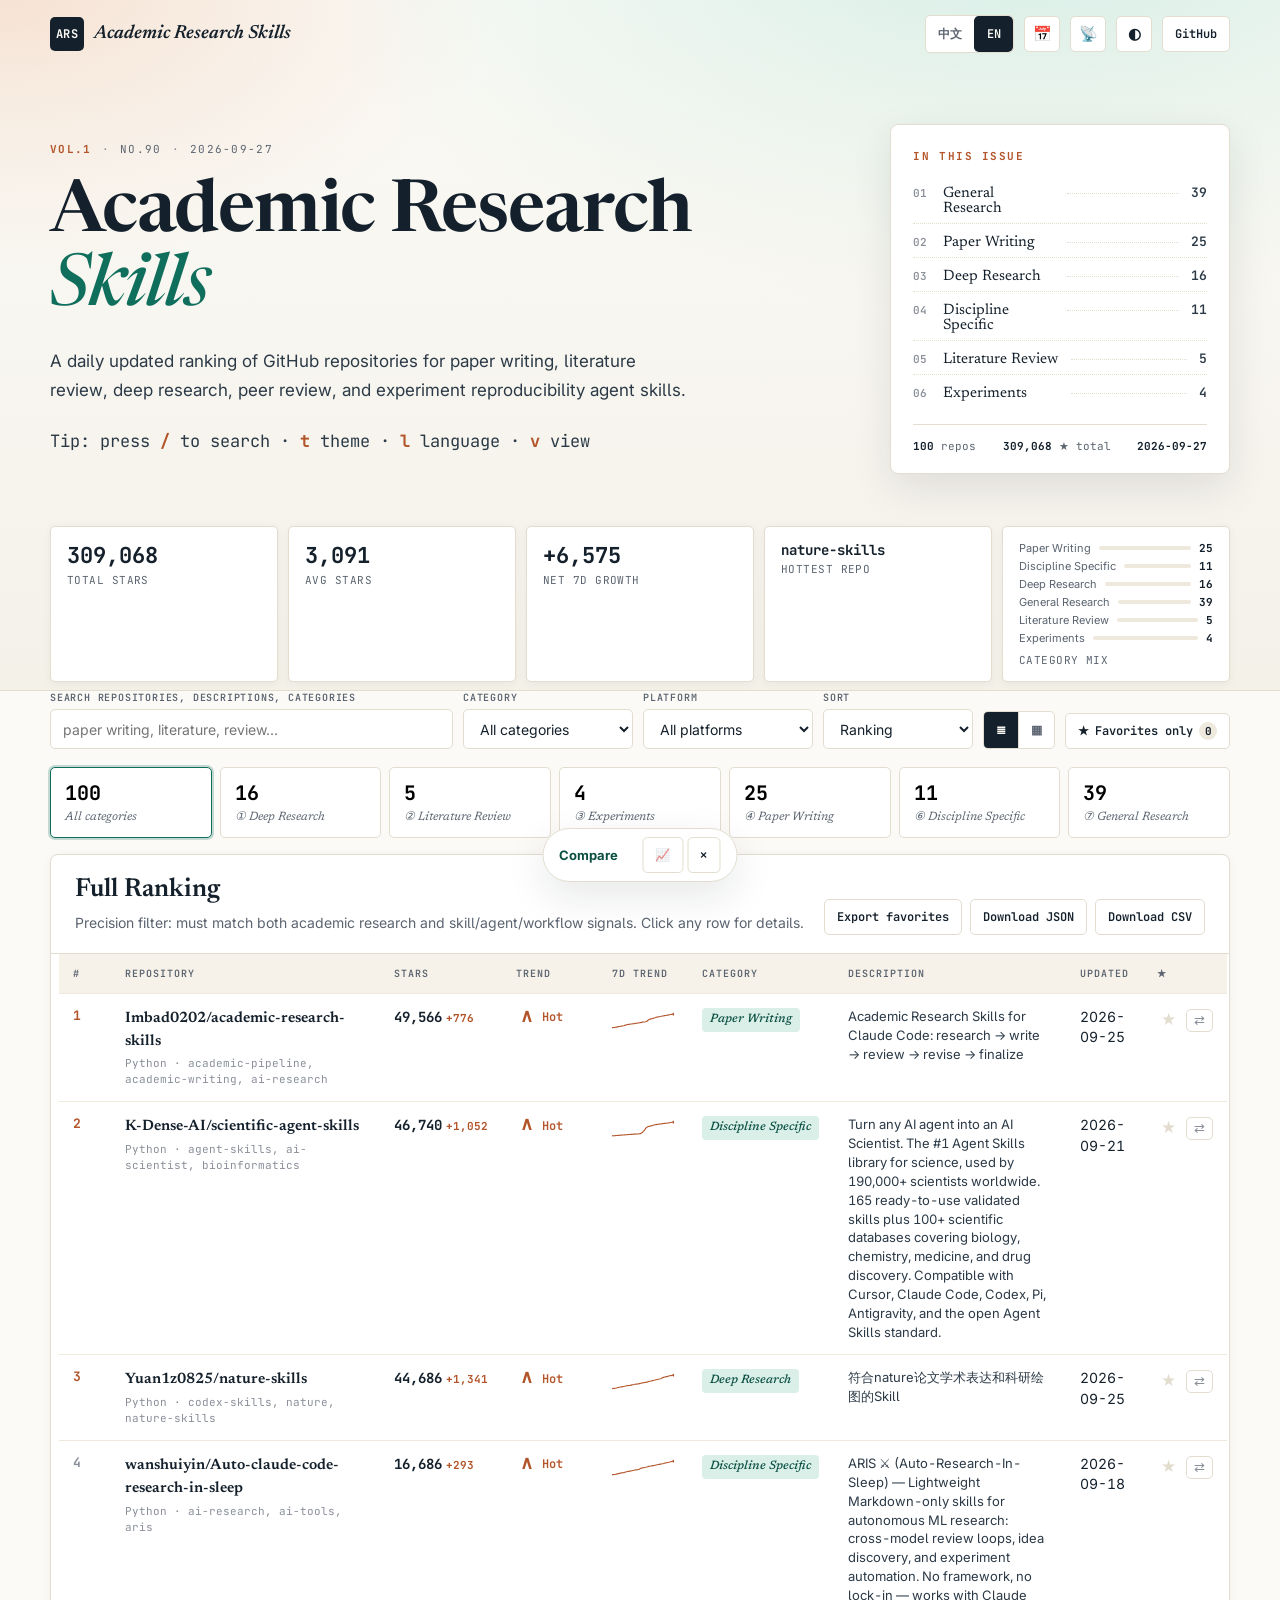
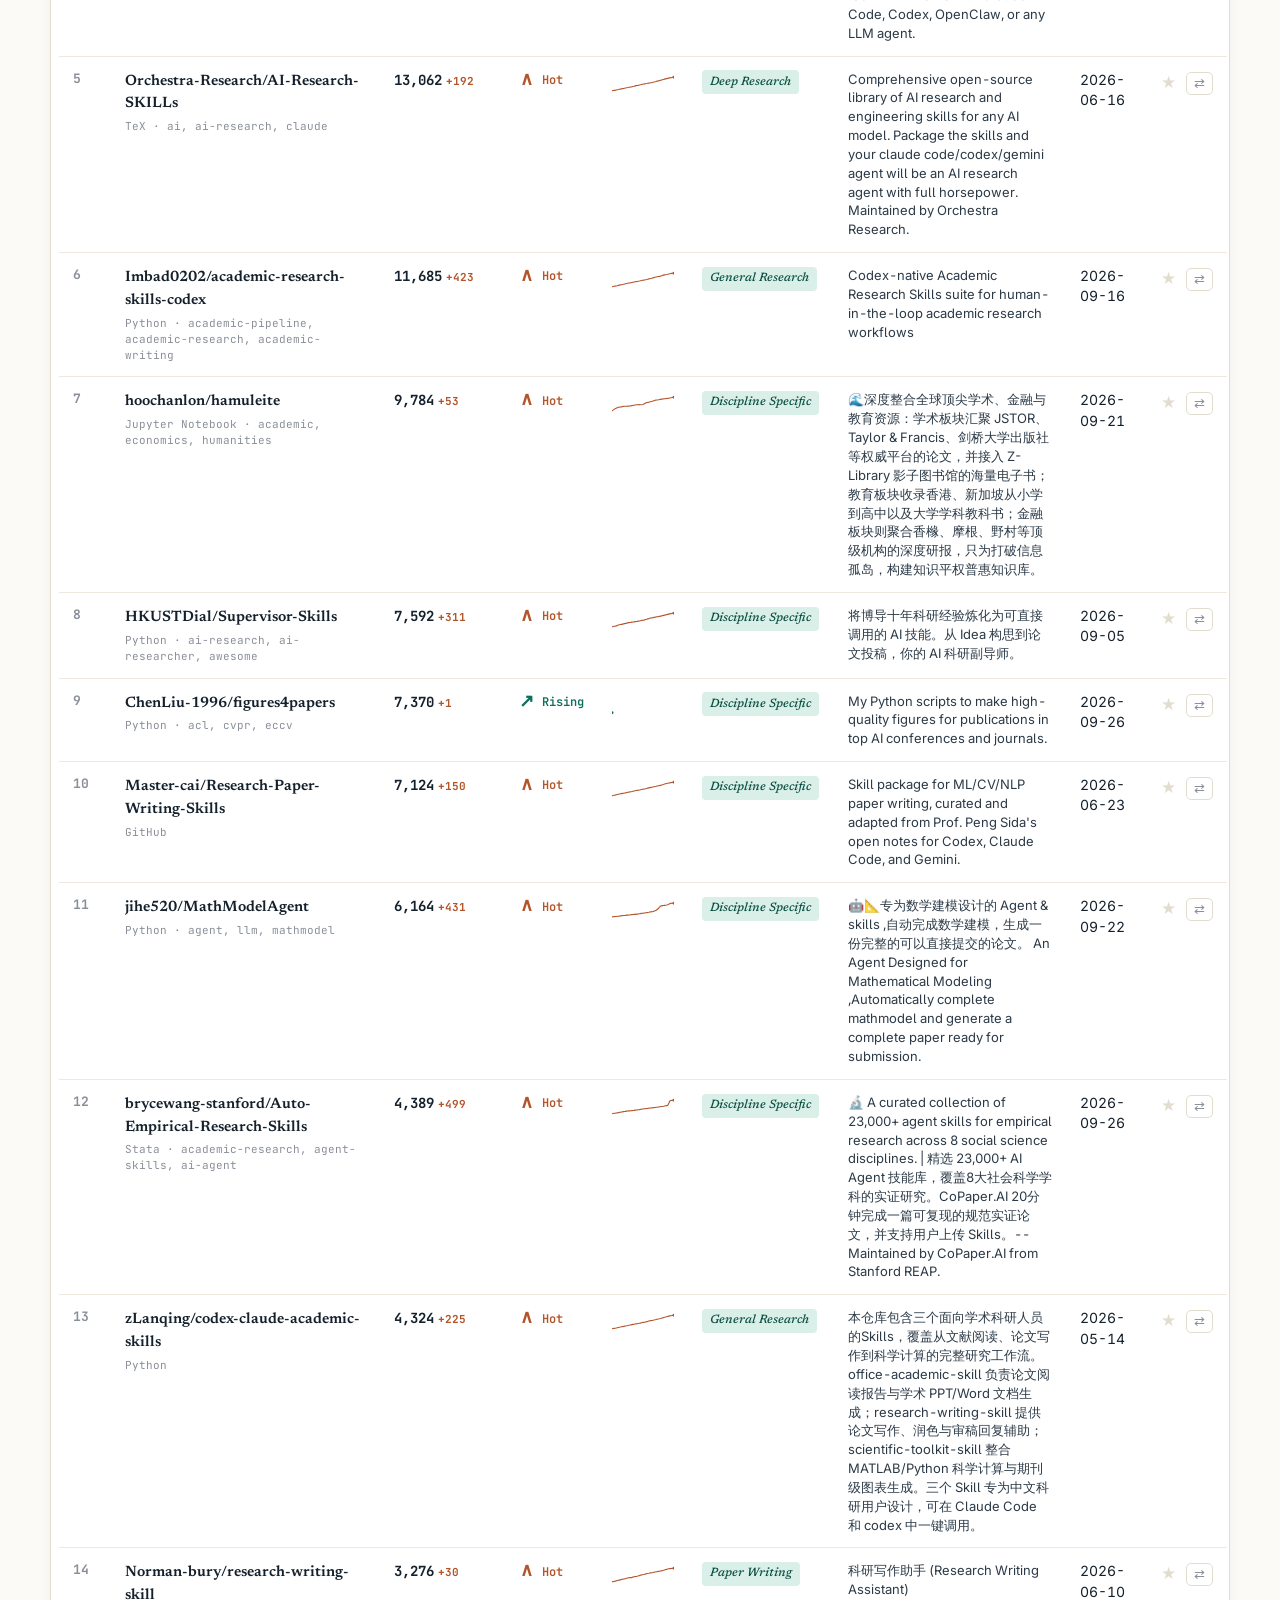
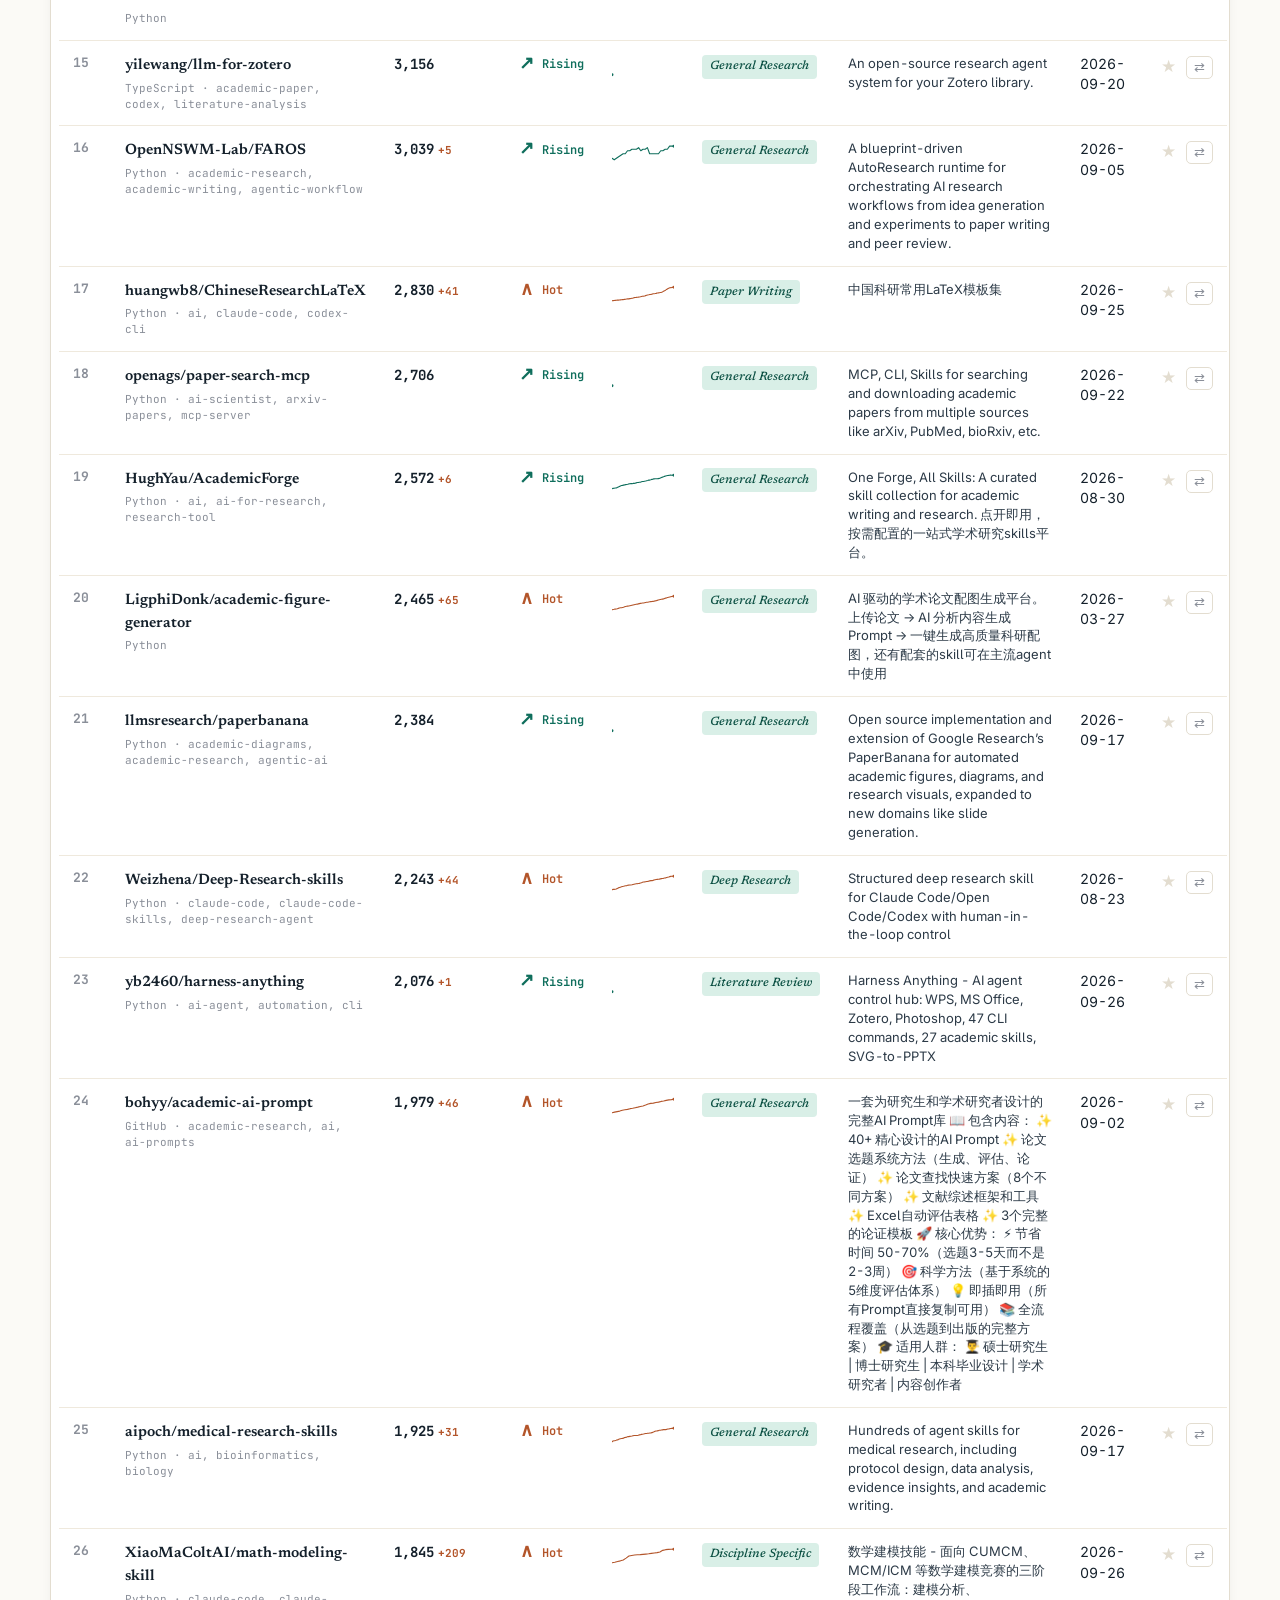
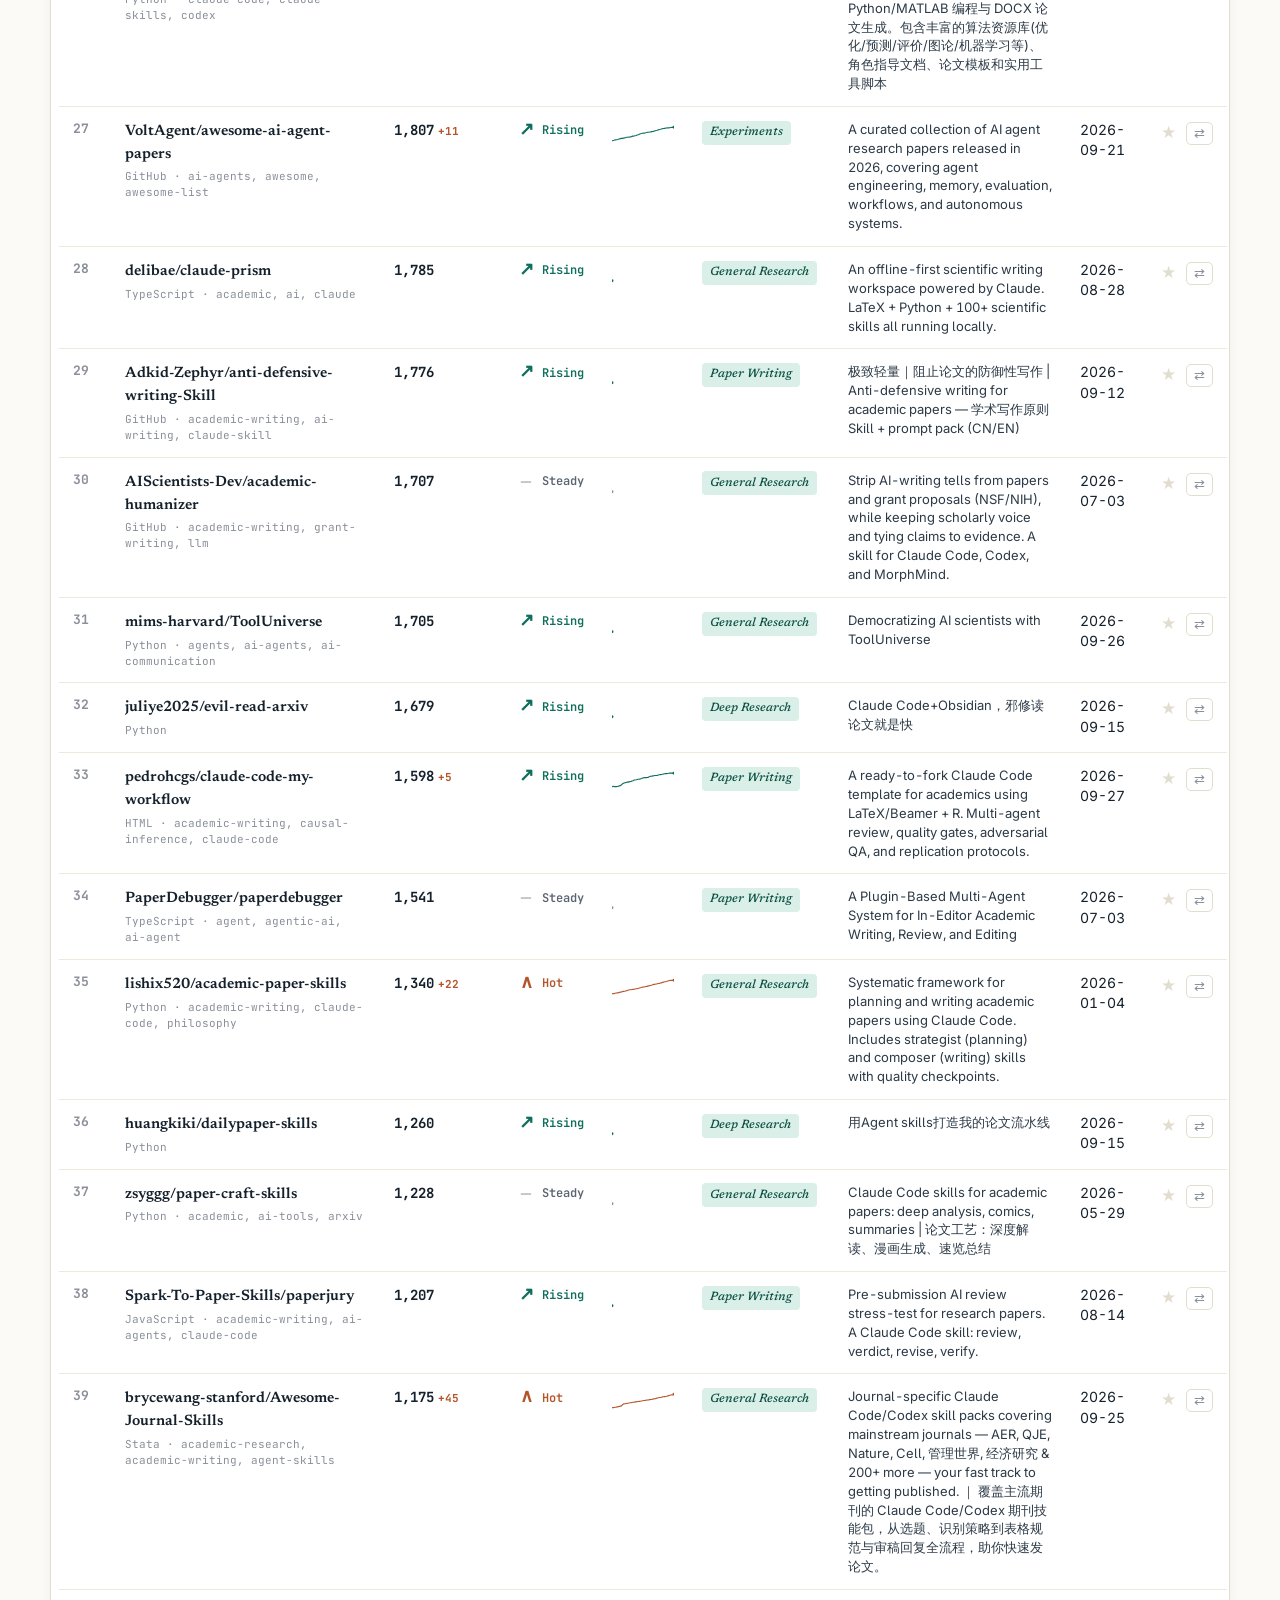
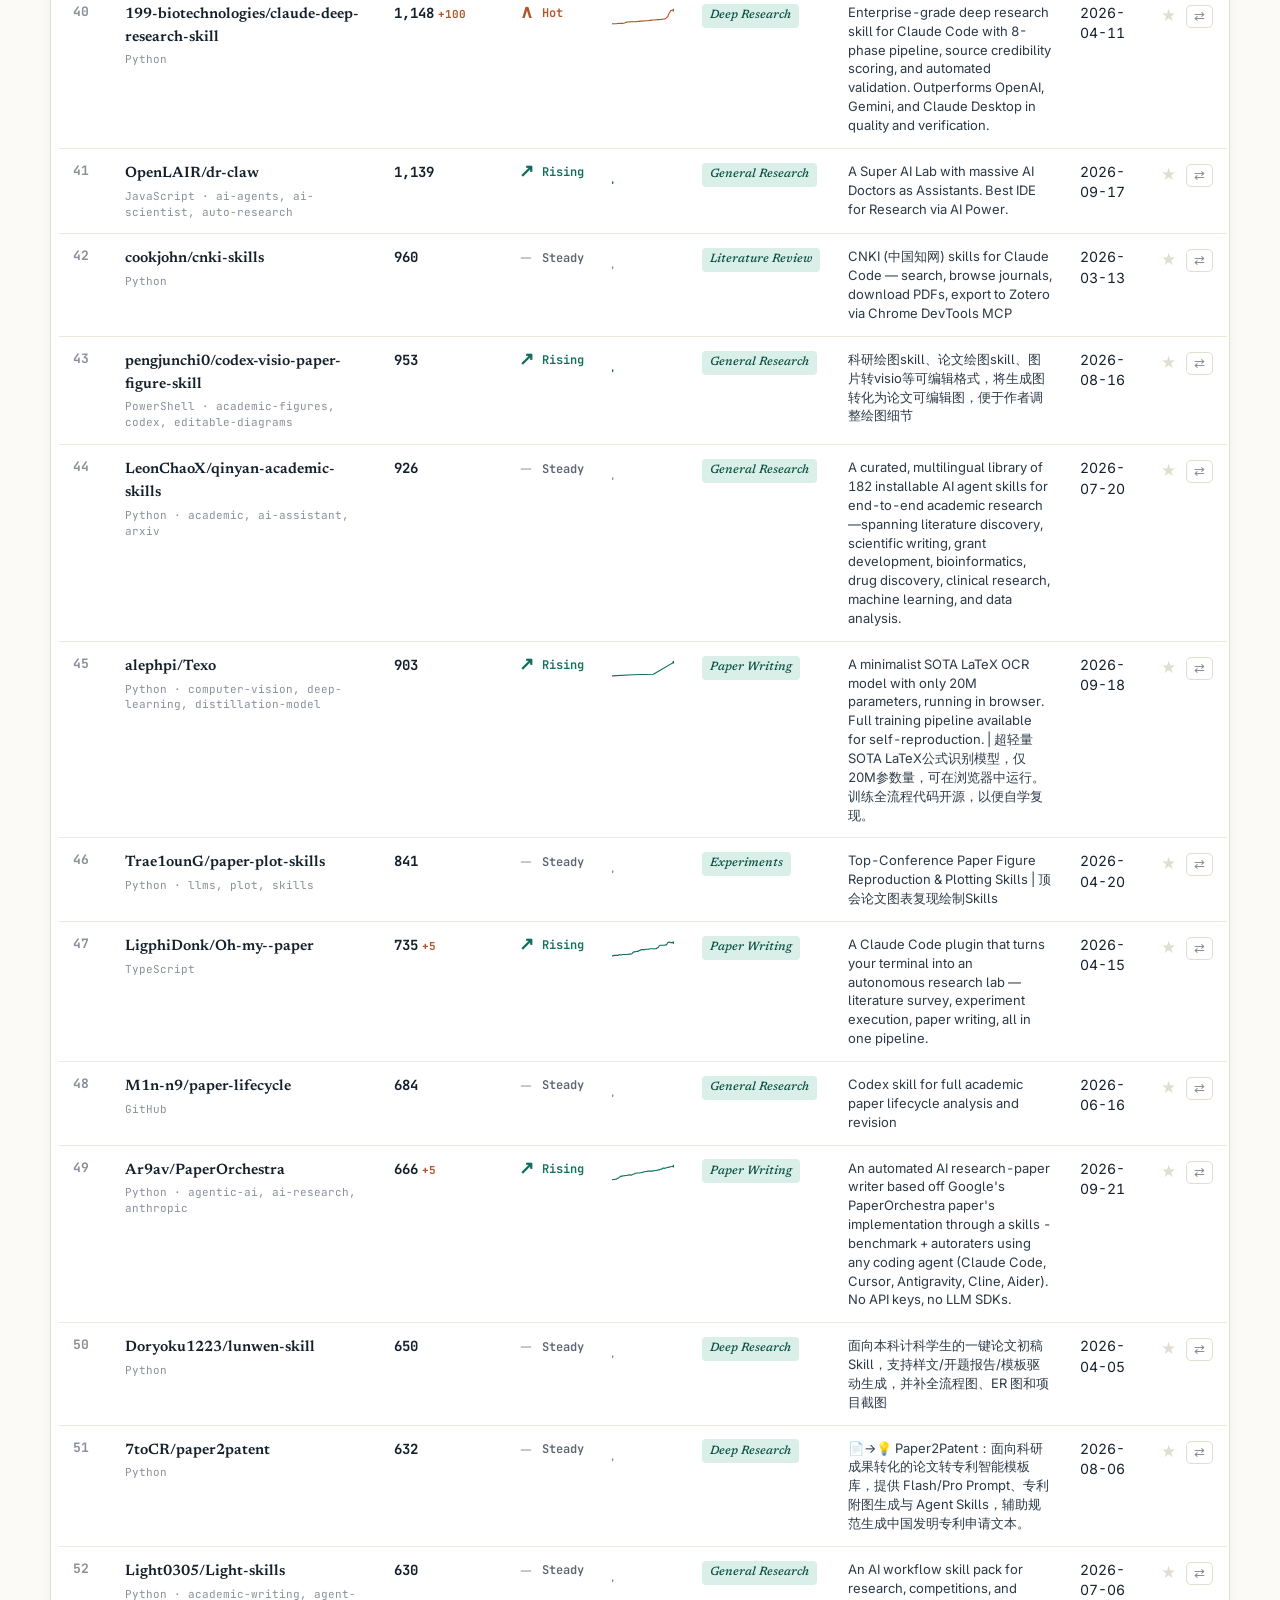
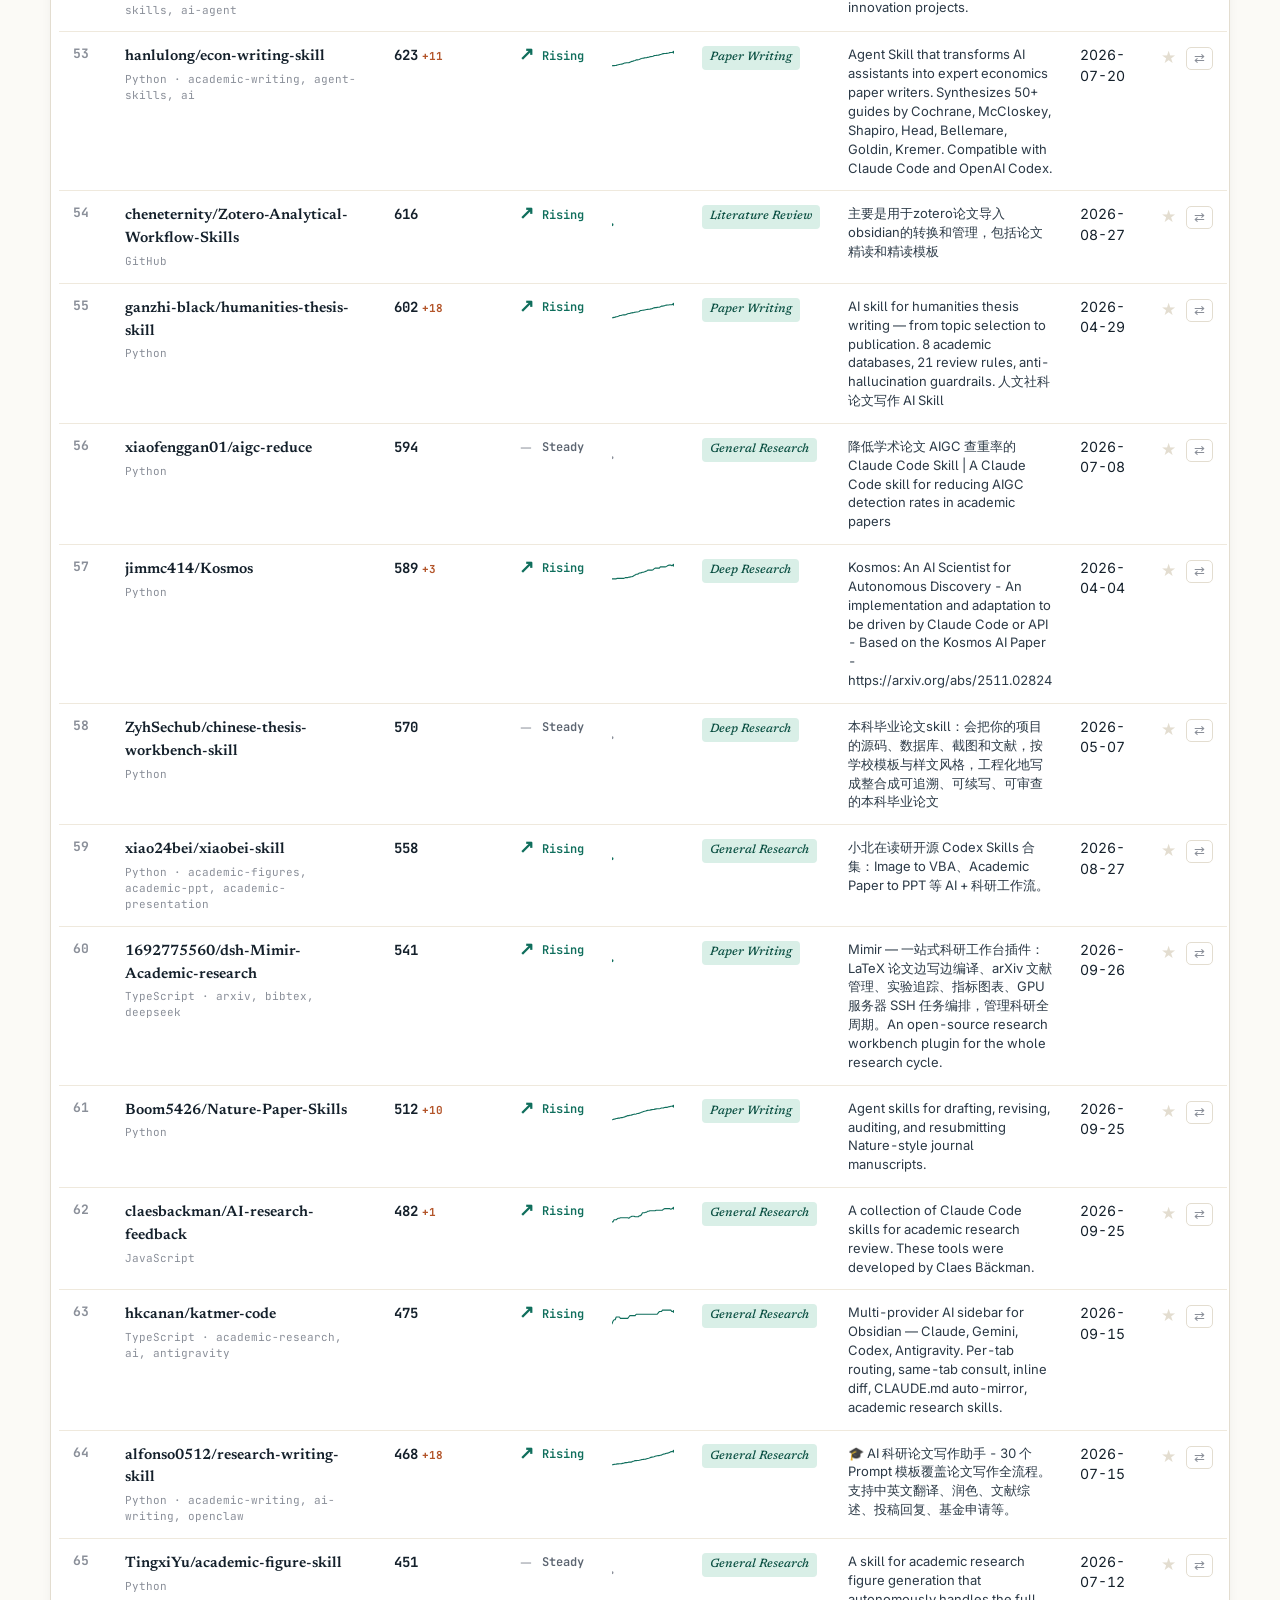
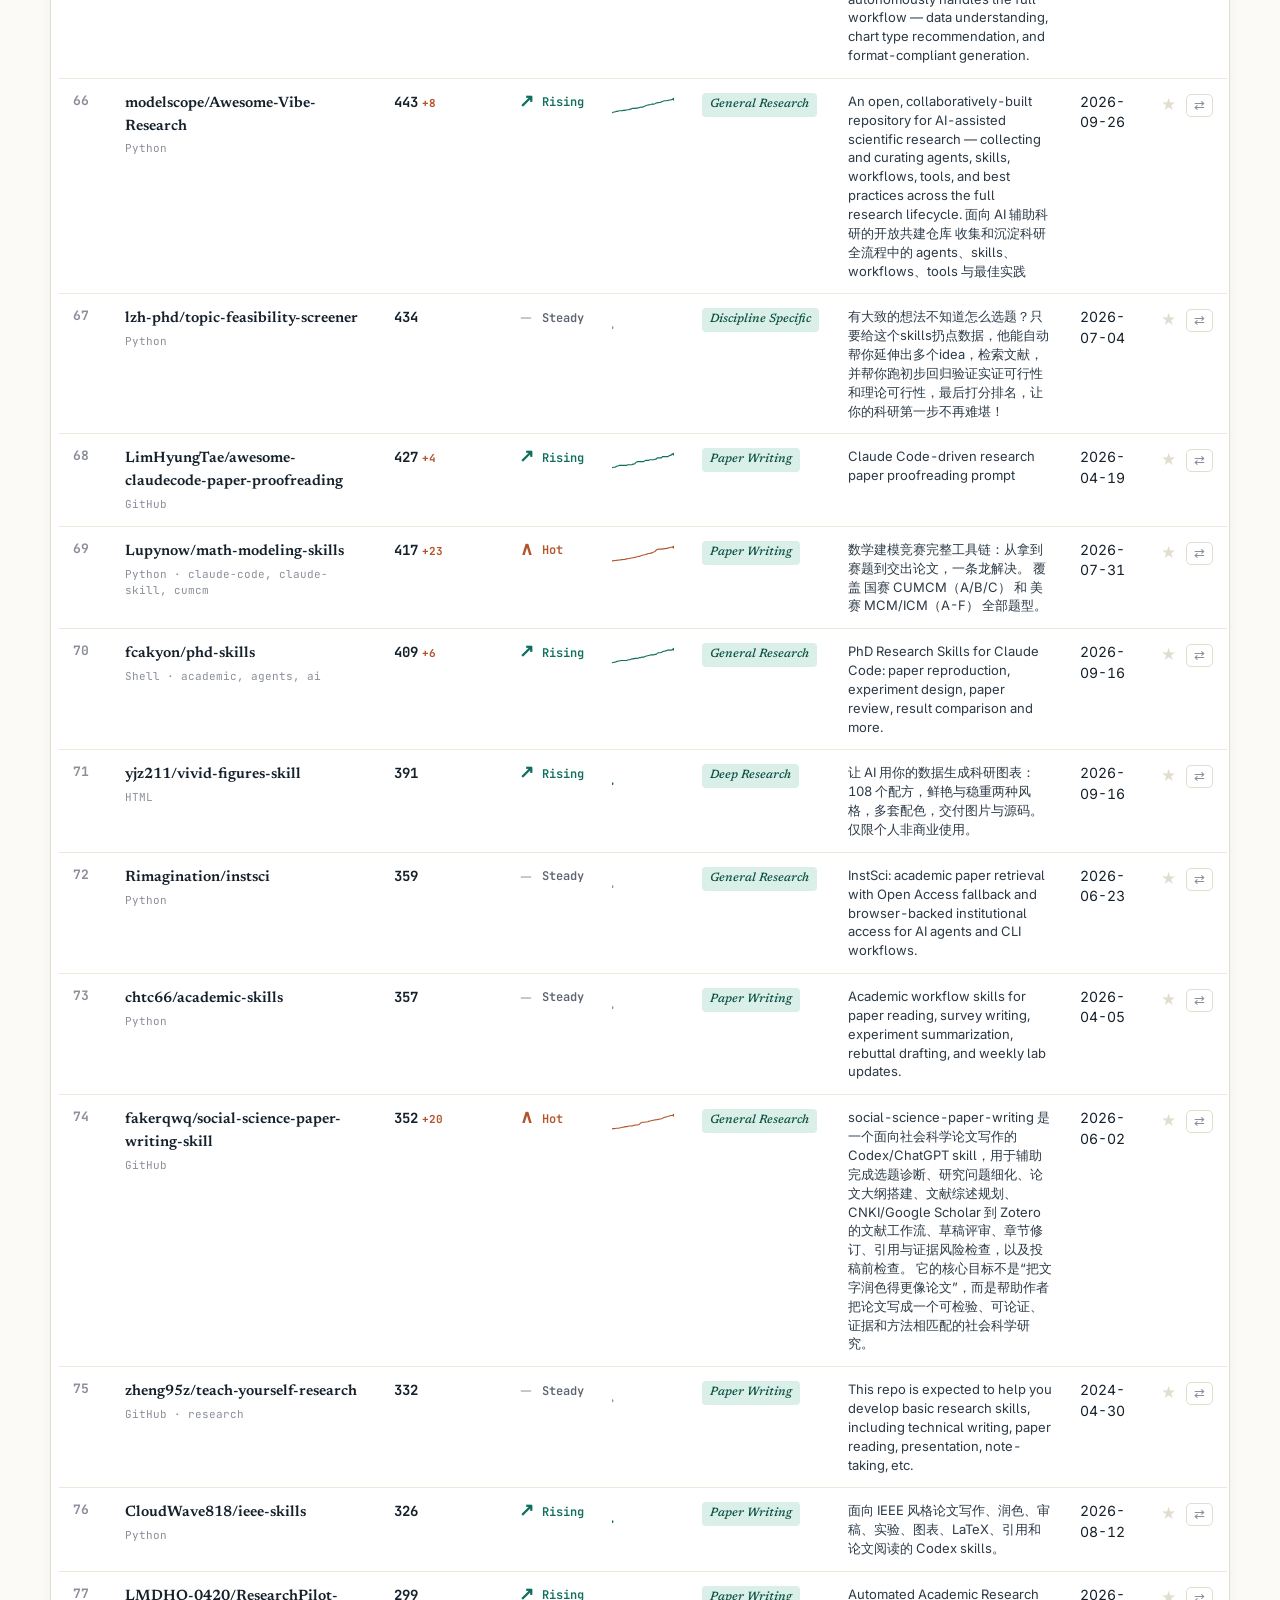
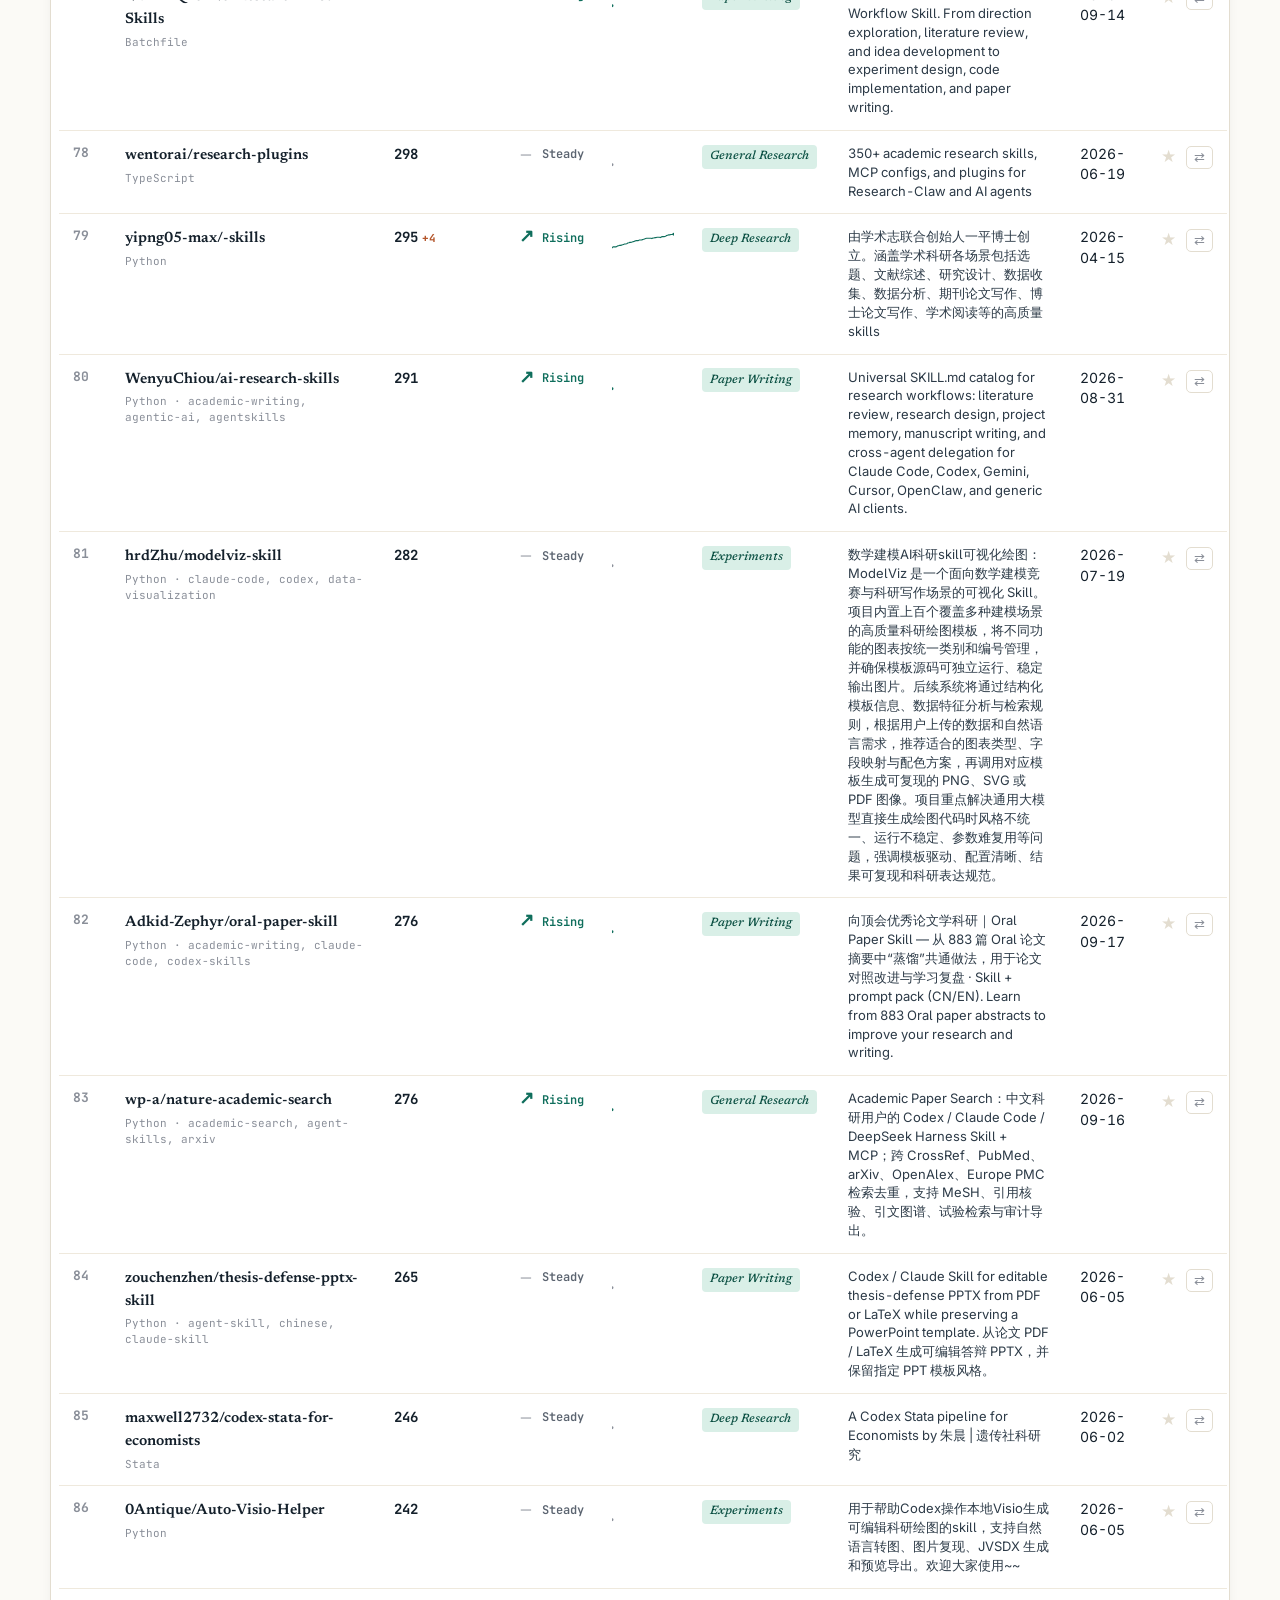
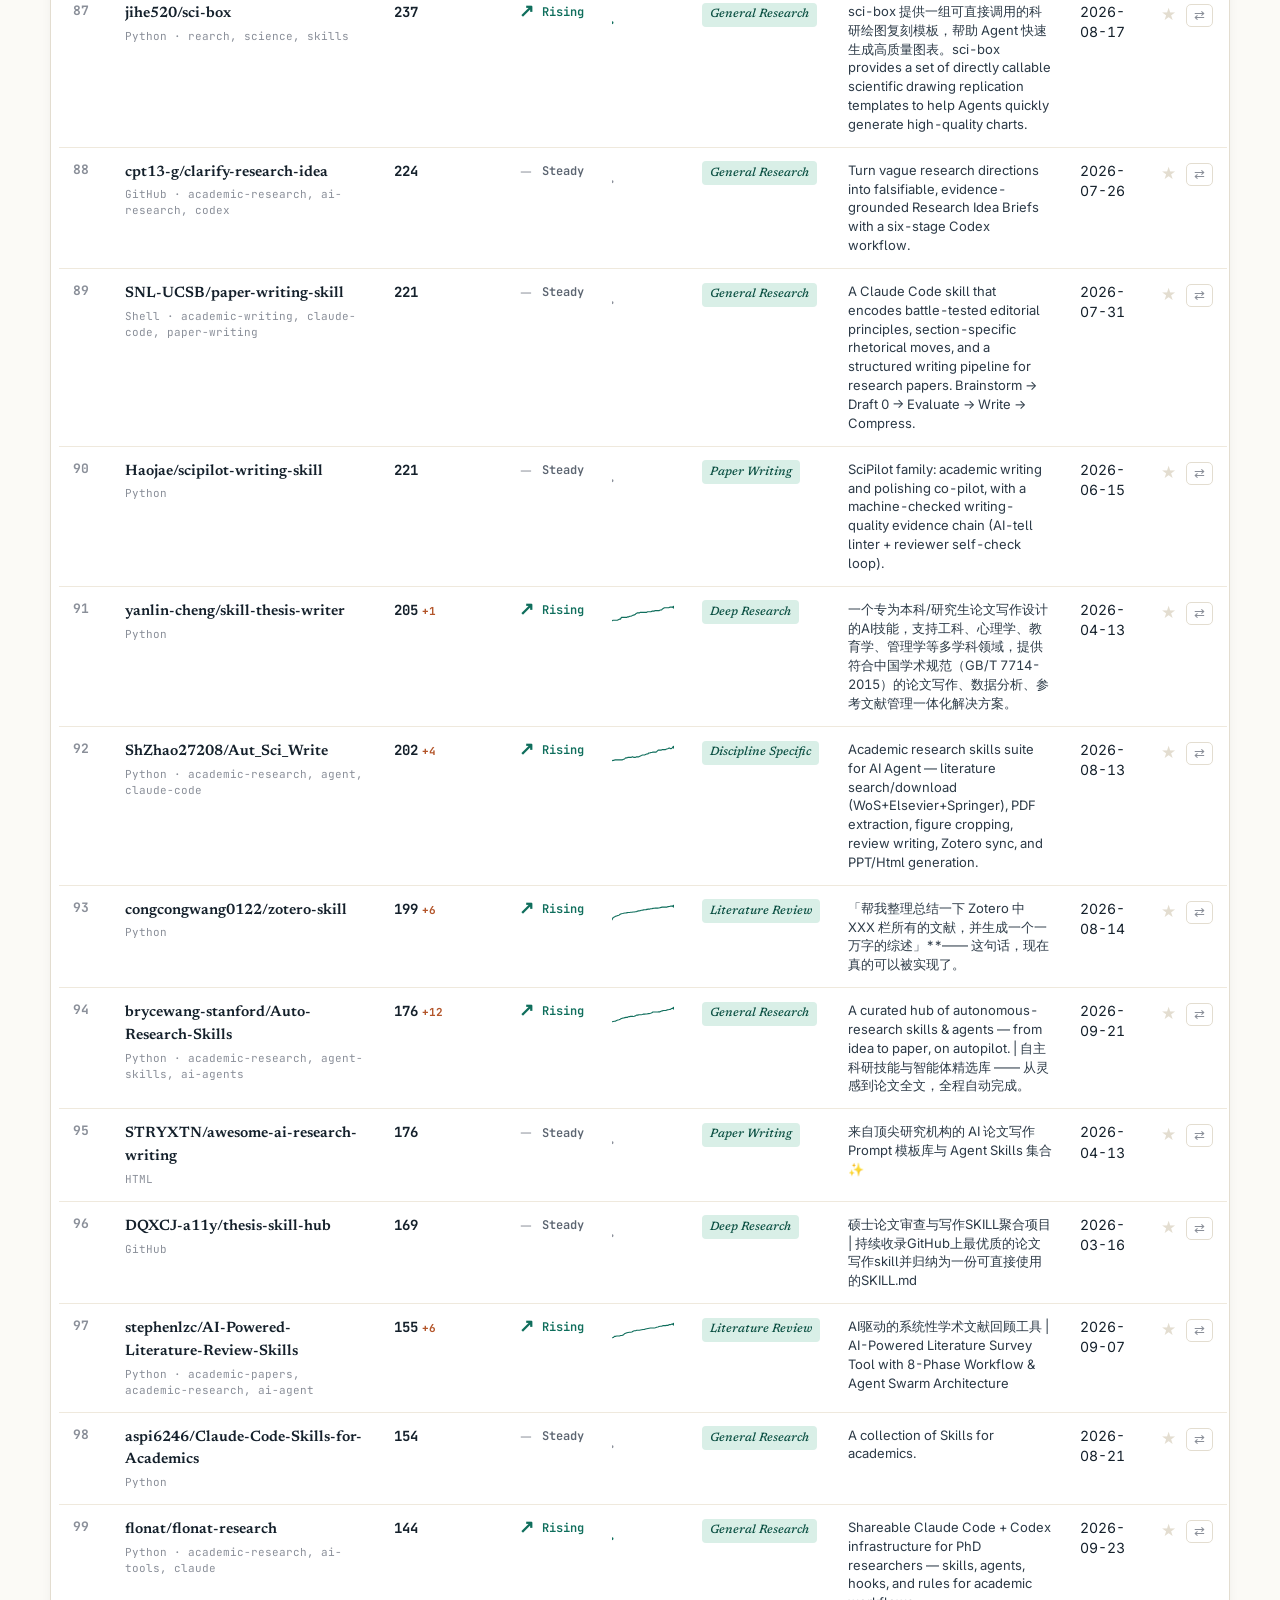
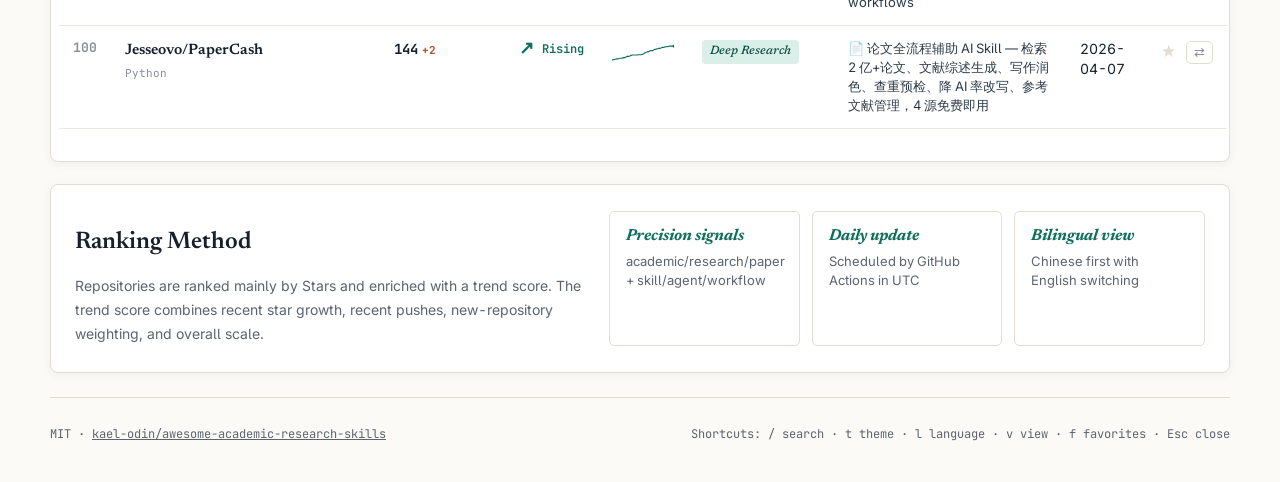
==== en/index.html @ 4fe13c12 "feat: v2.2 — trust & usage layer Backend: - max_results 100 -> 150 (search pagination saturated the " ====
<!doctype html>
<html lang="en" data-theme="light">
  <head>
    <meta charset="utf-8" />
    <meta name="viewport" content="width=device-width, initial-scale=1" />
    <meta
      name="description"
      content="A daily-updated ranking of GitHub repositories providing academic, paper-writing, literature-review, deep-research, and peer-review skills for AI coding agents. 面向中文用户的学术论文 Skill 排行榜英文版。"
    />
    <meta name="author" content="kael-odin" />
    <meta
      name="keywords"
      content="academic research skills, agent skills, claude code, codex, opencode, paper writing, literature review, deep research, peer review, awesome list, ranking"
    />
    <link rel="canonical" href="https://kael-odin.github.io/awesome-academic-research-skills/en/" />
    <link rel="alternate" hreflang="zh-CN" href="https://kael-odin.github.io/awesome-academic-research-skills/" />
    <link rel="alternate" hreflang="en" href="https://kael-odin.github.io/awesome-academic-research-skills/en/" />
    <link rel="alternate" type="application/rss+xml" title="Awesome Academic Research Skills" href="https://kael-odin.github.io/awesome-academic-research-skills/feed.xml" />
    <link rel="sitemap" type="application/xml" href="https://kael-odin.github.io/awesome-academic-research-skills/sitemap.xml" />
    <link rel="icon" href="data:image/svg+xml,%3Csvg xmlns='http://www.w3.org/2000/svg' viewBox='0 0 64 64'%3E%3Crect width='64' height='64' rx='14' fill='%230f766e'/%3E%3Ctext x='32' y='42' font-family='sans-serif' font-size='26' font-weight='800' fill='white' text-anchor='middle'%3EARS%3C/text%3E%3C/svg%3E" />

    <!-- Open Graph -->
    <meta property="og:type" content="website" />
    <meta property="og:locale" content="en_US" />
    <meta property="og:locale:alternate" content="zh_CN" />
    <meta property="og:url" content="https://kael-odin.github.io/awesome-academic-research-skills/en/" />
    <meta property="og:site_name" content="Awesome Academic Research Skills" />
    <meta property="og:title" content="Academic Research Skills Ranking · Awesome Academic Research Skills" />
    <meta
      property="og:description"
      content="A daily-updated ranking of GitHub repositories for paper writing, literature review, deep research, peer review, and experiment reproducibility agent skills."
    />
    <meta property="og:image" content="https://kael-odin.github.io/awesome-academic-research-skills/assets/og-cover.png" />

    <!-- Twitter Card -->
    <meta name="twitter:card" content="summary_large_image" />
    <meta name="twitter:title" content="Academic Research Skills Ranking · Awesome Academic Research Skills" />
    <meta
      name="twitter:description"
      content="A daily-updated ranking of GitHub repositories for paper writing, literature review, deep research, peer review, and experiment reproducibility agent skills."
    />
    <meta name="twitter:image" content="https://kael-odin.github.io/awesome-academic-research-skills/assets/og-cover.png" />

    <title>Academic Research Skills Ranking · Awesome Academic Research Skills</title>

    <!-- English is the default language on this mirrored dashboard. -->
    <script>window.ARS_DEFAULT_LANG = "en";</script>

    <!-- JSON-LD: structured data for search engines -->
    <script type="application/ld+json" id="ld-json">
      {
        "@context": "https://schema.org",
        "@type": "ItemList",
        "name": "Awesome Academic Research Skills",
        "description": "Daily ranking of academic & research agent skills on GitHub.",
        "url": "https://kael-odin.github.io/awesome-academic-research-skills/en/",
        "itemListElement": []
      }
    </script>

    <link rel="stylesheet" href="../assets/styles.css" />
    <link rel="preconnect" href="https://fonts.googleapis.com" />
    <link rel="preconnect" href="https://fonts.gstatic.com" crossorigin />
    <link rel="stylesheet" href="https://fonts.googleapis.com/css2?family=Newsreader:ital,opsz,wght@0,6..72,400;0,6..72,500;0,6..72,600;0,6..72,700;1,6..72,400;1,6..72,500&family=Inter:wght@400;500;600;700;800&family=JetBrains+Mono:wght@400;500;600;700&display=swap" />
  </head>
  <body>
    <a class="skip-link" href="#main" data-i18n="skipToContent">Skip to content</a>
    <header class="site-header">
      <nav class="nav" aria-label="Primary">
        <a class="brand" href="../" aria-label="Academic Research Skills">
          <span class="brand-mark" aria-hidden="true">ARS</span>
          <span class="brand-text">Academic Research Skills</span>
        </a>
        <div class="nav-actions">
          <div class="seg" role="group" aria-label="Language switch">
            <button class="lang-button" type="button" data-lang="zh" aria-pressed="false">中文</button>
            <button class="lang-button active" type="button" data-lang="en" aria-pressed="true">EN</button>
          </div>
          <a class="icon-button" href="../reports/" title="Monthly reports"><span aria-hidden="true">📅</span></a>
          <a class="icon-button" href="../feed.xml" target="_blank" rel="noreferrer" aria-label="RSS" title="RSS feed"><span aria-hidden="true">📡</span></a>
          <button class="icon-button" id="themeToggle" type="button" aria-label="Toggle dark mode" title="Theme">
            <span class="ico ico-sun" aria-hidden="true">◐</span>
          </button>
          <a class="github-link" href="https://github.com/kael-odin/awesome-academic-research-skills" aria-label="GitHub repository">GitHub</a>
        </div>
      </nav>

      <section class="hero">
        <div class="hero-copy">
          <div class="masthead-eyebrow">
            <span class="vol" data-i18n="mastheadVol">Vol.1</span>
            <span class="sep">·</span>
            <span id="mastheadIssue">No.—</span>
            <span class="sep">·</span>
            <span id="mastheadDate">—</span>
          </div>
          <h1 data-i18n-html="heroTitle">Academic Research <em>Skills</em></h1>
          <p data-i18n="heroSubtitle">
            A daily-updated ranking of GitHub repositories for paper writing, literature review, deep research, peer review, and experiment reproducibility agent skills.
          </p>
          <p class="hero-hint" data-i18n-html="heroHint">Tip: press <b>/</b> to search · <b>t</b> theme · <b>l</b> language · <b>v</b> view</p>
        </div>
        <div class="hero-panel" aria-label="In this issue">
          <div class="toc-title" data-i18n="tocTitle">In this issue</div>
          <div class="toc-list" id="tocList"></div>
          <div class="toc-foot">
            <span><b id="tocRepos">0</b> repos</span>
            <span><b id="tocStars">0</b> ★ total</span>
            <span><b id="tocUpdated">—</b></span>
          </div>
        </div>
      </section>

      <section class="stat-strip" id="statStrip" aria-label="Aggregate statistics"></section>
    </header>

    <main id="main">
      <section class="controls" aria-label="Ranking controls">
        <label class="search-field">
          <span data-i18n="searchLabel">Search repositories, descriptions, categories</span>
          <input id="searchInput" type="search" placeholder="paper writing, literature, review..." aria-label="Search" />
        </label>
        <label class="select-field">
          <span data-i18n="categoryLabel">Category</span>
          <select id="categoryFilter">
            <option value="all" data-i18n="allCategories">All categories</option>
          </select>
        </label>
        <label class="select-field">
          <span data-i18n="agentLabel">Platform</span>
          <select id="agentFilter">
            <option value="all" data-i18n="allAgents">All platforms</option>
          </select>
        </label>
        <label class="select-field">
          <span data-i18n="sortLabel">Sort</span>
          <select id="sortSelect">
            <option value="rank" data-i18n="sortRank">Ranking</option>
            <option value="trend" data-i18n="sortTrend">Trend first</option>
            <option value="stars" data-i18n="sortStars">Stars first</option>
            <option value="updated" data-i18n="sortUpdated">Recently updated</option>
            <option value="delta30" data-i18n="sortDelta30">30-day growth</option>
          </select>
        </label>
        <div class="seg seg-view" role="group" aria-label="View mode">
          <button class="view-button active" type="button" data-view="table" aria-pressed="true" title="Table">
            <span aria-hidden="true">≣</span><span class="sr-only" data-i18n="viewTable">Table</span>
          </button>
          <button class="view-button" type="button" data-view="card" aria-pressed="false" title="Cards">
            <span aria-hidden="true">▦</span><span class="sr-only" data-i18n="viewCard">Cards</span>
          </button>
        </div>
        <button class="fav-toggle" id="favToggle" type="button" aria-pressed="false">
          <span aria-hidden="true">★</span>
          <span data-i18n="favoritesOnly">Favorites only</span>
          <span class="fav-count" id="favCount">0</span>
        </button>
      </section>

      <section class="category-strip" id="categoryStrip" aria-label="Category summary"></section>

      <section class="table-section">
        <div class="table-header">
          <div>
            <h2 data-i18n="tableTitle">Full Ranking</h2>
            <p data-i18n="tableHint">Precision filter: must match both academic research and skill/agent/workflow signals. Click any row for details.</p>
          </div>
          <div class="table-actions">
            <button class="data-link" id="exportFav" type="button" data-i18n="exportFav">Export favorites</button>
            <a class="data-link" href="../data/rankings.json" data-i18n="downloadJson">Download JSON</a>
            <a class="data-link" href="../data/rankings.csv" data-i18n="downloadCsv">Download CSV</a>
          </div>
        </div>
        <div class="table-wrap" id="rankingView">
          <table id="rankingTable">
            <thead>
              <tr>
                <th>#</th>
                <th data-i18n="repo">Repository</th>
                <th>Stars</th>
                <th data-i18n="trend">Trend</th>
                <th data-i18n="spark">7d trend</th>
                <th data-i18n="category">Category</th>
                <th data-i18n="description">Description</th>
                <th data-i18n="updatedCol">Updated</th>
                <th><span aria-hidden="true">★</span></th>
              </tr>
            </thead>
            <tbody id="rankingBody"></tbody>
          </table>
          <div class="card-grid" id="cardGrid" hidden></div>
        </div>
        <p class="empty-state" id="emptyState" hidden data-i18n="empty">No repositories match the current filters.</p>
      </section>

      <section class="method-section">
        <div>
          <h2 data-i18n="methodTitle">Ranking Method</h2>
          <p data-i18n="methodCopy">
            Repositories are ranked mainly by Stars and enriched with a trend score. The trend score combines recent star growth, recent pushes, new-repository weighting, and overall scale.
          </p>
        </div>
        <div class="method-grid">
          <div>
            <strong data-i18n="methodA">Precision signals</strong>
            <span data-i18n="methodADetail">academic/research/paper + skill/agent/workflow</span>
          </div>
          <div>
            <strong data-i18n="methodB">Daily update</strong>
            <span data-i18n="methodBDetail">Scheduled by GitHub Actions in UTC</span>
          </div>
          <div>
            <strong data-i18n="methodC">Bilingual view</strong>
            <span data-i18n="methodCDetail">Chinese first with English switching</span>
          </div>
        </div>
      </section>
    </main>

    <aside class="drawer" id="drawer" role="dialog" aria-modal="true" aria-labelledby="drawerTitle" hidden>
      <div class="drawer-scrim" id="drawerScrim"></div>
      <div class="drawer-inner">
        <div class="drawer-head">
          <div>
            <div class="eyebrow" id="drawerEyebrow">—</div>
            <h3 id="drawerTitle">—</h3>
          </div>
          <button class="icon-button" id="drawerClose" type="button" aria-label="Close">✕</button>
        </div>
        <div class="drawer-body" id="drawerBody"></div>
        <div class="drawer-foot" id="drawerFoot"></div>
      </div>
    </aside>

    <div class="compare-tray" id="compareTray" hidden>
      <span class="ct-label" data-i18n="compareTray">Compare</span>
      <span class="ct-chips" id="compareChips"></span>
      <span class="ct-actions">
        <button class="data-link" id="compareOpen" type="button" title="Compare">📈</button>
        <button class="data-link" id="compareClear" type="button" data-i18n-title="compareClear">✕</button>
      </span>
    </div>

    <div class="modal" id="compareModal" role="dialog" aria-modal="true" aria-labelledby="compareTitleH" hidden>
      <div class="modal-scrim" id="compareScrim"></div>
      <div class="modal-inner">
        <div class="modal-head">
          <h3 id="compareTitleH" data-i18n="compareTitle">Growth comparison</h3>
          <button class="icon-button" id="compareClose" type="button" aria-label="Close">✕</button>
        </div>
        <p class="modal-hint" data-i18n="compareHint">Lines show star growth in percent from each repo's window start.</p>
        <div id="compareChart"></div>
      </div>
    </div>

    <div class="toast" id="toast" role="status" aria-live="polite"></div>

    <footer class="footer">
      <span>MIT · <a href="https://github.com/kael-odin/awesome-academic-research-skills">kael-odin/awesome-academic-research-skills</a></span>
      <span data-i18n="shortcuts">Shortcuts: / search · t theme · l language · v view · f favorites · Esc close</span>
    </footer>

    <script src="../data/rankings.js" defer></script>
    <script src="../data/history.js" defer onerror="window.ACADEMIC_SKILLS_HISTORY=null;"></script>
    <script src="../assets/app.js" defer></script>
  </body>
</html>
---- assets/styles.css ----
/* ============================================================
   Awesome Academic Research Skills — design system
   An editorial / bibliographic take on a research-skill index:
   the page reads like a journal issue's table of contents, with
   proofreader's marks for trend. Serif display for titles, mono
   for data, Inter for UI.
   Tokens → light/dark · components → layout → responsive
   ============================================================ */

:root {
  /* palette — paper / ink (light, default) */
  --ars-bg: #fbfaf6;
  --ars-bg-tint: #f4f1e9;
  --ars-ink: #14202b;
  --ars-ink-soft: #2c3a47;
  --ars-muted: #5b6470;
  --ars-faint: #8a8f99;
  --ars-rule: #e3ddd0;
  --ars-rule-soft: #efe9dd;
  --ars-panel: #ffffff;
  --ars-panel-2: #f6f2e9;
  --ars-teal: #0f6e5c;
  --ars-teal-soft: #d9efe7;
  --ars-teal-deep: #0a4f42;
  --ars-ember: #b3552a;
  --ars-ember-soft: #f6e2d3;
  --ars-gold: #9a7218;
  --ars-shadow-1: 0 2px 10px rgba(20, 32, 43, 0.05);
  --ars-shadow-2: 0 14px 40px rgba(20, 32, 43, 0.10);
  --ars-shadow-hover: 0 20px 50px rgba(20, 32, 43, 0.14);
  --ars-focus: rgba(15, 110, 92, 0.24);
  --ars-fav: #c4860f;

  /* scale */
  --ars-space-1: 4px;
  --ars-space-2: 8px;
  --ars-space-3: 12px;
  --ars-space-4: 16px;
  --ars-space-5: 20px;
  --ars-space-6: 24px;
  --ars-space-7: 32px;
  --ars-space-8: 44px;
  --ars-radius: 8px;
  --ars-radius-sm: 5px;
  --ars-radius-lg: 12px;
  --ars-maxw: 1180px;

  /* type — three roles */
  --ars-font: Inter, ui-sans-serif, system-ui, -apple-system, BlinkMacSystemFont, "Segoe UI", "Microsoft YaHei", sans-serif;
  --ars-serif: "Newsreader", Georgia, "Songti SC", "SimSun", serif;
  --ars-mono: "JetBrains Mono", ui-monospace, "SF Mono", "Cascadia Mono", Menlo, Consolas, monospace;
}

[data-theme="dark"] {
  --ars-bg: #14171c;
  --ars-bg-tint: #181c22;
  --ars-ink: #e8e3d6;
  --ars-ink-soft: #d2cfc4;
  --ars-muted: #9a968a;
  --ars-faint: #6b6860;
  --ars-rule: #2a2f37;
  --ars-rule-soft: #20242b;
  --ars-panel: #1a1e25;
  --ars-panel-2: #161a20;
  --ars-teal: #2dd4bf;
  --ars-teal-soft: #0e3a35;
  --ars-teal-deep: #5eead4;
  --ars-ember: #e08a5b;
  --ars-ember-soft: #3a2418;
  --ars-gold: #d6a64b;
  --ars-shadow-1: 0 2px 12px rgba(0, 0, 0, 0.30);
  --ars-shadow-2: 0 14px 40px rgba(0, 0, 0, 0.40);
  --ars-shadow-hover: 0 24px 55px rgba(0, 0, 0, 0.50);
  --ars-focus: rgba(45, 212, 191, 0.30);
  --ars-fav: #fbbf24;
}

* { box-sizing: border-box; }

html { scroll-behavior: smooth; }

body {
  margin: 0;
  color: var(--ars-ink);
  background: var(--ars-bg);
  font-family: var(--ars-font);
  font-feature-settings: "tnum" 1, "cv05" 1;
  -webkit-font-smoothing: antialiased;
  text-rendering: optimizeLegibility;
  transition: background-color 0.25s ease, color 0.25s ease;
  /* subtle paper grain via layered radial tints */
  background-image:
    radial-gradient(1200px 600px at 80% -5%, var(--ars-teal-soft), transparent 60%),
    radial-gradient(900px 500px at 0% 0%, var(--ars-ember-soft), transparent 55%);
  background-attachment: fixed;
}

a { color: inherit; }

::selection { background: var(--ars-ember); color: #fff; }

.sr-only {
  position: absolute;
  width: 1px; height: 1px;
  padding: 0; margin: -1px;
  overflow: hidden; clip: rect(0,0,0,0);
  white-space: nowrap; border: 0;
}

.skip-link {
  position: absolute;
  left: 12px; top: -60px;
  background: var(--ars-ink); color: var(--ars-bg);
  padding: 8px 14px; border-radius: var(--ars-radius-sm);
  z-index: 200; transition: top 0.2s;
  font-family: var(--ars-mono); font-size: 12px;
}
.skip-link:focus { top: 12px; }

/* ---------- header / nav ---------- */
.site-header {
  background: linear-gradient(180deg, transparent 0%, var(--ars-bg-tint) 100%);
  border-bottom: 1px solid var(--ars-rule);
}

.nav, .hero, .stat-strip, main, .footer {
  width: min(var(--ars-maxw), calc(100% - 40px));
  margin: 0 auto;
}

.nav {
  min-height: 68px;
  display: flex;
  align-items: center;
  justify-content: space-between;
  gap: 20px;
}

.brand {
  display: inline-flex; align-items: baseline; gap: 10px;
  text-decoration: none; font-weight: 700;
}
.brand-mark {
  display: grid; place-items: center;
  width: 34px; height: 34px;
  border-radius: var(--ars-radius-sm);
  color: var(--ars-bg);
  background: var(--ars-ink);
  font-family: var(--ars-mono); font-size: 12px; font-weight: 700;
  letter-spacing: 0.02em;
}
.brand-text {
  font-family: var(--ars-serif);
  font-size: 19px; font-weight: 600;
  font-style: italic;
  color: var(--ars-ink);
}

.nav-actions { display: flex; align-items: center; gap: 10px; }

/* segmented control */
.seg {
  display: inline-flex;
  border: 1px solid var(--ars-rule);
  border-radius: var(--ars-radius-sm);
  overflow: hidden;
  background: var(--ars-panel);
}
.seg button {
  border: 0; background: transparent;
  color: var(--ars-muted);
  min-height: 36px; padding: 0 12px;
  font-family: var(--ars-mono); font-size: 12px; font-weight: 600;
  cursor: pointer; transition: background 0.15s, color 0.15s;
}
.seg button + button { border-left: 1px solid var(--ars-rule); }
.seg button.active { background: var(--ars-ink); color: var(--ars-bg); }

.icon-button, .lang-button, .github-link, .data-link, .fav-toggle {
  border: 1px solid var(--ars-rule);
  background: var(--ars-panel);
  color: var(--ars-ink);
  min-height: 36px;
  border-radius: var(--ars-radius-sm);
  padding: 0 12px;
  text-decoration: none;
  display: inline-flex; align-items: center; justify-content: center;
  gap: 6px;
  cursor: pointer;
  font-family: var(--ars-mono); font-size: 12px; font-weight: 600;
  transition: transform 0.15s, box-shadow 0.15s, border-color 0.15s;
}
.icon-button { min-width: 36px; padding: 0; font-size: 15px; }
.icon-button:hover, .lang-button:hover, .github-link:hover,
.data-link:hover, .fav-toggle:hover {
  transform: translateY(-1px);
  box-shadow: var(--ars-shadow-1);
  border-color: var(--ars-teal);
}
.lang-button.active {
  background: var(--ars-ink); color: var(--ars-bg); border-color: var(--ars-ink);
}
[data-theme="dark"] .lang-button.active { background: var(--ars-teal); color: #06120f; border-color: var(--ars-teal); }

.fav-toggle[aria-pressed="true"] {
  background: var(--ars-fav); color: #1a1205; border-color: var(--ars-fav);
}
.fav-count {
  display: inline-grid; place-items: center;
  min-width: 18px; height: 18px; padding: 0 5px;
  border-radius: 9px; font-size: 11px; font-weight: 700;
  background: var(--ars-rule-soft); color: var(--ars-ink);
}
.fav-toggle[aria-pressed="true"] .fav-count { background: rgba(0,0,0,0.18); color: inherit; }

/* ---------- hero — journal masthead ---------- */
.hero {
  min-height: 360px;
  display: grid;
  grid-template-columns: minmax(0, 1.4fr) minmax(300px, 0.6fr);
  gap: 48px;
  align-items: center;
  padding: 56px 0 52px;
}

.masthead-eyebrow {
  display: flex; align-items: center; gap: 10px;
  font-family: var(--ars-mono); font-size: 11px;
  letter-spacing: 0.12em; text-transform: uppercase;
  color: var(--ars-muted);
  margin-bottom: 22px;
}
.masthead-eyebrow .vol { color: var(--ars-ember); font-weight: 700; }
.masthead-eyebrow .sep { color: var(--ars-faint); }

.hero h1 {
  margin: 0;
  font-family: var(--ars-serif);
  font-size: clamp(40px, 6.5vw, 72px);
  line-height: 1.02; letter-spacing: -0.015em;
  font-weight: 600;
  color: var(--ars-ink);
}
.hero h1 em {
  font-style: italic; font-weight: 500;
  color: var(--ars-teal);
}
.hero p {
  margin: 22px 0 0; max-width: 640px;
  color: var(--ars-ink-soft); font-size: 17px; line-height: 1.7;
}
.hero-hint {
  margin-top: 16px; color: var(--ars-faint); font-size: 12px;
  font-family: var(--ars-mono);
}
.hero-hint b { color: var(--ars-ember); font-weight: 700; }

/* "In this issue" panel — a table-of-contents */
.hero-panel {
  background: var(--ars-panel);
  border: 1px solid var(--ars-rule);
  box-shadow: var(--ars-shadow-2);
  border-radius: var(--ars-radius);
  padding: 24px 22px 20px;
}
.hero-panel .toc-title {
  font-family: var(--ars-mono); font-size: 11px;
  letter-spacing: 0.14em; text-transform: uppercase;
  color: var(--ars-ember); font-weight: 700;
  margin-bottom: 14px;
}
.toc-list { display: grid; gap: 2px; }
.toc-row {
  display: flex; align-items: baseline; gap: 8px;
  font-family: var(--ars-serif); font-size: 15px;
  padding: 7px 0;
  border-bottom: 1px dotted var(--ars-rule);
}
.toc-row:last-child { border-bottom: 0; }
.toc-row .num {
  font-family: var(--ars-mono); font-size: 11px;
  color: var(--ars-faint); font-weight: 600;
  min-width: 22px;
}
.toc-row .name { color: var(--ars-ink); flex: 1; }
.toc-row .leader {
  flex: 1; border-bottom: 1px dotted var(--ars-rule);
  margin: 0 4px; transform: translateY(-3px);
}
.toc-row .count {
  font-family: var(--ars-mono); font-size: 13px;
  color: var(--ars-ink-soft); font-weight: 600;
  font-variant-numeric: tabular-nums;
}
.toc-foot {
  margin-top: 16px; padding-top: 14px;
  border-top: 1px solid var(--ars-rule);
  display: flex; justify-content: space-between; gap: 12px;
  font-family: var(--ars-mono); font-size: 11px;
  color: var(--ars-muted);
}
.toc-foot b { color: var(--ars-ink); font-weight: 700; }

/* ---------- stat strip ---------- */
.stat-strip {
  display: grid;
  grid-template-columns: repeat(auto-fit, minmax(160px, 1fr));
  gap: 10px;
  padding-bottom: 8px;
}
.stat-card {
  background: var(--ars-panel);
  border: 1px solid var(--ars-rule);
  border-radius: var(--ars-radius-sm);
  padding: 14px 16px;
  box-shadow: var(--ars-shadow-1);
}
.stat-card .sv {
  font-family: var(--ars-mono); font-size: 22px; font-weight: 700;
  font-variant-numeric: tabular-nums; color: var(--ars-ink);
}
.stat-card .sv small { font-size: 12px; color: var(--ars-muted); font-weight: 500; }
.stat-card .sl {
  color: var(--ars-muted); font-size: 11px; margin-top: 3px;
  font-family: var(--ars-mono); letter-spacing: 0.04em;
  text-transform: uppercase;
}
.cat-bar { display: grid; gap: 4px; }
.cat-bar-row { display: flex; align-items: center; gap: 8px; font-size: 11px; color: var(--ars-muted); }
.cat-bar-track { flex: 1; height: 4px; border-radius: 2px; background: var(--ars-rule-soft); overflow: hidden; }
.cat-bar-fill { height: 100%; border-radius: 2px; background: var(--ars-teal); }
.cat-bar-row b { color: var(--ars-ink); font-weight: 700; font-family: var(--ars-mono); }

/* ---------- controls ---------- */
.controls {
  display: grid;
  grid-template-columns: minmax(200px, 1fr) 170px 170px 150px auto auto;
  gap: 10px;
  margin-bottom: 18px;
  align-items: end;
}
.search-field, .select-field {
  display: grid; gap: 5px;
  color: var(--ars-muted);
  font-family: var(--ars-mono); font-size: 10px; font-weight: 600;
  letter-spacing: 0.08em; text-transform: uppercase;
}
input, select {
  width: 100%; min-height: 40px;
  border: 1px solid var(--ars-rule);
  border-radius: var(--ars-radius-sm);
  background: var(--ars-panel);
  color: var(--ars-ink);
  padding: 0 12px; outline: none;
  font-family: var(--ars-font); font-size: 14px;
  transition: border-color 0.15s, box-shadow 0.15s;
}
input:focus, select:focus, button:focus-visible, a:focus-visible {
  outline: 3px solid var(--ars-focus);
  outline-offset: 2px;
}
input:focus, select:focus { border-color: var(--ars-teal); }

/* ---------- category strip ---------- */
.category-strip {
  display: grid;
  grid-template-columns: repeat(auto-fit, minmax(120px, 1fr));
  gap: 8px;
  margin: 16px 0;
}
.category-card {
  text-align: left;
  background: var(--ars-panel);
  border: 1px solid var(--ars-rule);
  border-radius: var(--ars-radius-sm);
  padding: 12px 14px;
  cursor: pointer;
  transition: transform 0.15s, box-shadow 0.15s, border-color 0.15s;
}
.category-card:hover { transform: translateY(-1px); box-shadow: var(--ars-shadow-1); border-color: var(--ars-teal); }
.category-card.active { border-color: var(--ars-teal); box-shadow: 0 0 0 2px var(--ars-focus); }
.category-card strong {
  display: block; font-family: var(--ars-mono); font-size: 20px;
  font-variant-numeric: tabular-nums; font-weight: 700;
}
.category-card span {
  display: block; margin-top: 3px; color: var(--ars-muted);
  font-size: 12px; line-height: 1.35;
  font-family: var(--ars-serif); font-style: italic;
}

/* ---------- table — bibliography entries ---------- */
.table-section, .method-section {
  background: var(--ars-panel);
  border: 1px solid var(--ars-rule);
  border-radius: var(--ars-radius);
  box-shadow: var(--ars-shadow-1);
}
.table-header {
  display: flex; align-items: flex-end; justify-content: space-between;
  gap: 20px; padding: 22px 24px 18px; border-bottom: 1px solid var(--ars-rule);
}
.table-header h2 {
  margin: 0; font-family: var(--ars-serif); font-size: 26px; font-weight: 600;
}
.table-header p, .method-section p {
  margin: 8px 0 0; color: var(--ars-muted); line-height: 1.7; font-size: 14px;
}
.table-actions { display: flex; gap: 8px; flex-wrap: wrap; }

.table-wrap { padding: 0 8px; overflow-x: auto; }
table {
  width: 100%; min-width: 1080px; border-collapse: collapse;
}
th, td { padding: 13px 14px; border-bottom: 1px solid var(--ars-rule-soft); text-align: left; vertical-align: top; }
th {
  color: var(--ars-muted); background: var(--ars-panel-2);
  font-family: var(--ars-mono); font-size: 10px; font-weight: 600;
  text-transform: uppercase; letter-spacing: 0.1em;
  position: sticky; top: 0; z-index: 2;
}
td { font-size: 14px; line-height: 1.45; }

tbody tr { cursor: pointer; transition: background 0.12s; }
tbody tr:hover, tbody tr:focus-within { background: var(--ars-panel-2); }
.rank-cell {
  font-family: var(--ars-mono); font-weight: 700; color: var(--ars-faint);
  font-variant-numeric: tabular-nums; font-size: 13px;
}
tbody tr:nth-child(-n+3) .rank-cell { color: var(--ars-ember); }
.repo-cell a {
  font-family: var(--ars-serif); font-size: 15px; font-weight: 600;
  text-decoration: none; color: var(--ars-ink);
}
.repo-cell a:hover { color: var(--ars-teal); }
.repo-meta {
  display: block; color: var(--ars-faint); margin-top: 4px;
  font-family: var(--ars-mono); font-size: 11px;
}
.stars {
  font-family: var(--ars-mono); font-weight: 700; white-space: nowrap;
  font-variant-numeric: tabular-nums; color: var(--ars-ink);
}
.delta-chip {
  display: inline-block; margin-left: 4px; font-size: 11px;
  color: var(--ars-ember); font-weight: 700;
  font-variant-numeric: tabular-nums;
}

.spark-cell { width: 110px; min-width: 90px; }
.spark-cell svg { display: block; width: 100%; height: 28px; }

/* proofreader's mark for trend — the signature element */
.trend-mark {
  display: inline-flex; align-items: center; gap: 6px;
  font-family: var(--ars-mono); font-size: 12px; font-weight: 600;
  white-space: nowrap;
}
.trend-mark .glyph {
  display: inline-grid; place-items: center;
  width: 20px; height: 20px;
  font-family: var(--ars-serif); font-size: 18px; font-weight: 700;
  line-height: 1;
}
.trend-mark.hot .glyph { color: var(--ars-ember); }
.trend-mark.hot .label { color: var(--ars-ember); }
.trend-mark.rising .glyph { color: var(--ars-teal); }
.trend-mark.rising .label { color: var(--ars-teal); }
.trend-mark.steady .glyph { color: var(--ars-faint); }
.trend-mark.steady .label { color: var(--ars-muted); }

.category-pill {
  display: inline-flex; align-items: center;
  min-height: 24px; border-radius: 4px;
  padding: 0 8px;
  font-family: var(--ars-serif); font-style: italic;
  font-size: 12px; font-weight: 500; white-space: nowrap;
  color: var(--ars-teal-deep);
  background: var(--ars-teal-soft);
}
[data-theme="dark"] .category-pill { color: var(--ars-teal); }
.description-cell { max-width: 340px; color: var(--ars-ink-soft); font-size: 13px; }

.fav-star {
  appearance: none; border: 0; background: transparent;
  color: var(--ars-rule); font-size: 17px; cursor: pointer;
  transition: transform 0.15s, color 0.15s; padding: 2px 4px;
}
.fav-star:hover { transform: scale(1.2); }
.fav-star.on { color: var(--ars-fav); }

/* ---------- card view ---------- */
.card-grid {
  display: grid;
  grid-template-columns: repeat(auto-fill, minmax(290px, 1fr));
  gap: 14px;
  padding: 16px 8px;
}
.repo-card {
  background: var(--ars-panel);
  border: 1px solid var(--ars-rule);
  border-radius: var(--ars-radius);
  padding: 18px;
  box-shadow: var(--ars-shadow-1);
  cursor: pointer;
  transition: transform 0.18s, box-shadow 0.18s, border-color 0.18s;
  display: flex; flex-direction: column; gap: 12px;
  animation: fade-up 0.35s ease both;
}
.repo-card:hover { transform: translateY(-3px); box-shadow: var(--ars-shadow-hover); border-color: var(--ars-teal); }
.card-top { display: flex; align-items: flex-start; justify-content: space-between; gap: 10px; }
.card-rank {
  display: inline-grid; place-items: center;
  min-width: 30px; height: 30px; padding: 0 8px;
  border-radius: 5px;
  font-family: var(--ars-mono); font-weight: 700; font-size: 13px;
  color: var(--ars-bg);
  background: var(--ars-ink);
  font-variant-numeric: tabular-nums;
}
.card-rank.gold { background: var(--ars-ember); }
.card-name {
  font-family: var(--ars-serif); font-weight: 600; font-size: 16px;
  text-decoration: none; word-break: break-word; color: var(--ars-ink);
  line-height: 1.3;
}
.card-name:hover { color: var(--ars-teal); }
.card-stars {
  font-family: var(--ars-mono); font-size: 22px; font-weight: 700;
  font-variant-numeric: tabular-nums;
}
.card-stars small { font-size: 12px; color: var(--ars-muted); font-weight: 500; }
.card-pills { display: flex; flex-wrap: wrap; gap: 6px; align-items: center; }
.card-desc { color: var(--ars-ink-soft); font-size: 13px; line-height: 1.55; flex: 1; }
.card-spark { width: 100%; height: 32px; }
.card-meta {
  display: flex; justify-content: space-between; gap: 8px;
  color: var(--ars-faint); font-size: 11px;
  font-family: var(--ars-mono);
  border-top: 1px dotted var(--ars-rule); padding-top: 10px;
}

.empty-state {
  padding: 40px 24px; color: var(--ars-muted); text-align: center;
  font-family: var(--ars-serif); font-style: italic; font-size: 16px;
}

/* ---------- method ---------- */
.method-section {
  margin-top: 22px; padding: 26px 24px;
  display: grid;
  grid-template-columns: minmax(0, 0.85fr) minmax(280px, 1fr);
  gap: 28px;
}
.method-section h2 { font-family: var(--ars-serif); font-weight: 600; }
.method-grid { display: grid; grid-template-columns: repeat(3, minmax(0, 1fr)); gap: 12px; }
.method-grid div {
  border: 1px solid var(--ars-rule); border-radius: var(--ars-radius-sm); padding: 16px;
}
.method-grid strong {
  display: block; font-family: var(--ars-serif); font-size: 16px;
  font-style: italic; color: var(--ars-teal);
}
.method-grid span { display: block; margin-top: 8px; color: var(--ars-muted); font-size: 13px; line-height: 1.5; }

/* ---------- drawer ---------- */
.drawer {
  position: fixed; inset: 0; z-index: 120;
  display: flex; justify-content: flex-end;
  visibility: hidden;
}
.drawer.open { visibility: visible; }
.drawer-scrim {
  position: absolute; inset: 0; z-index: 1;
  background: rgba(10, 16, 26, 0.55);
  opacity: 0; transition: opacity 0.25s ease;
  backdrop-filter: blur(2px);
}
.drawer.open .drawer-scrim { opacity: 1; }
.drawer-inner {
  position: relative; z-index: 2;
  width: min(480px, 100%);
  height: 100%;
  background: var(--ars-panel);
  border-left: 1px solid var(--ars-rule);
  box-shadow: var(--ars-shadow-2);
  display: flex; flex-direction: column;
  transform: translateX(100%);
  transition: transform 0.28s cubic-bezier(0.22, 0.61, 0.36, 1);
  overflow: hidden;
}
.drawer.open .drawer-inner { transform: translateX(0); }
.drawer-head {
  display: flex; align-items: flex-start; justify-content: space-between;
  gap: 12px; padding: 22px 24px 18px; border-bottom: 1px solid var(--ars-rule);
}
.drawer-head .eyebrow {
  font-family: var(--ars-mono); font-size: 10px;
  letter-spacing: 0.14em; text-transform: uppercase;
  color: var(--ars-ember); font-weight: 700; margin-bottom: 6px;
}
.drawer-head h3 {
  margin: 0; font-family: var(--ars-serif); font-size: 22px;
  line-height: 1.3; word-break: break-word; font-weight: 600; color: var(--ars-ink);
}
.drawer-body { padding: 22px 24px; overflow-y: auto; flex: 1; }
.drawer-foot {
  padding: 14px 24px; border-top: 1px solid var(--ars-rule);
  display: flex; gap: 8px; flex-wrap: wrap;
}
.drawer-field { margin-bottom: 18px; }
.drawer-field .lbl {
  color: var(--ars-ember); font-size: 10px;
  font-family: var(--ars-mono); font-weight: 700;
  letter-spacing: 0.12em; text-transform: uppercase; margin-bottom: 6px;
}
.drawer-field .val {
  color: var(--ars-ink); font-size: 14px; line-height: 1.65; word-break: break-word;
}
.drawer-field .val.serif { font-family: var(--ars-serif); font-size: 15px; }
.drawer-topics { display: flex; flex-wrap: wrap; gap: 5px; }
.topic-chip {
  font-family: var(--ars-mono); font-size: 11px;
  padding: 3px 8px; border-radius: 4px;
  background: var(--ars-panel-2); border: 1px solid var(--ars-rule);
  color: var(--ars-ink-soft);
}
.sig-list { display: flex; flex-wrap: wrap; gap: 4px; }
.sig-tag {
  font-family: var(--ars-mono); font-size: 10px;
  padding: 2px 7px; border-radius: 3px;
  background: var(--ars-rule-soft); color: var(--ars-muted);
}
.agent-chips { display: flex; flex-wrap: wrap; gap: 5px; }
.agent-chip {
  font-family: var(--ars-mono); font-size: 11px; font-weight: 600;
  padding: 3px 8px; border-radius: 4px;
  color: var(--ars-teal-deep); background: var(--ars-teal-soft);
  border: 1px solid var(--ars-teal-soft);
}
[data-theme="dark"] .agent-chip { color: var(--ars-teal); }
.stat-row { display: grid; grid-template-columns: repeat(3, 1fr); gap: 8px; margin-bottom: 18px; }
.stat-row .sb {
  background: var(--ars-panel-2); border: 1px solid var(--ars-rule-soft);
  border-radius: var(--ars-radius-sm); padding: 12px 10px; text-align: center;
}
.stat-row .sb .n {
  font-family: var(--ars-mono); font-size: 18px; font-weight: 700;
  font-variant-numeric: tabular-nums; color: var(--ars-ink);
}
.stat-row .sb .k {
  font-family: var(--ars-mono); font-size: 10px; color: var(--ars-muted);
  letter-spacing: 0.06em; text-transform: uppercase; margin-top: 3px;
}
.drawer-divider {
  border: 0; border-top: 1px dotted var(--ars-rule);
  margin: 18px 0;
}

/* ---------- footer ---------- */
.footer {
  display: flex; justify-content: space-between; gap: 20px;
  padding: 28px 0 40px; color: var(--ars-muted); font-size: 12px;
  font-family: var(--ars-mono);
  border-top: 1px solid var(--ars-rule); margin-top: 24px;
}

/* ---------- toast (for copy-markdown feedback) ---------- */
.toast {
  position: fixed; left: 50%; bottom: 32px; transform: translateX(-50%) translateY(20px);
  background: var(--ars-ink); color: var(--ars-bg);
  padding: 12px 20px; border-radius: var(--ars-radius-sm);
  font-family: var(--ars-mono); font-size: 13px; font-weight: 600;
  box-shadow: var(--ars-shadow-2); z-index: 300;
  opacity: 0; transition: opacity 0.25s, transform 0.25s;
  pointer-events: none;
}
.toast.show { opacity: 1; transform: translateX(-50%) translateY(0); }

/* ---------- quality badges (skills count / citation check / stale) ---------- */
.repo-badges { display: inline-flex; gap: 6px; flex-wrap: wrap; margin-left: 8px; vertical-align: middle; }
.mini-badge {
  display: inline-block; padding: 1px 7px; border-radius: 999px;
  font-family: var(--ars-font); font-size: 11px; font-weight: 600; line-height: 1.6;
  border: 1px solid var(--ars-rule);
}
.mini-badge.skills { color: var(--ars-muted); background: var(--ars-panel-2); }
.mini-badge.cite { color: var(--ars-teal-deep); background: var(--ars-teal-soft); border-color: transparent; }
.mini-badge.stale { color: var(--ars-ember); background: var(--ars-ember-soft); border-color: transparent; }

/* ---------- row / card action buttons ---------- */
.row-actions { white-space: nowrap; }
.row-actions .fav-star, .card-actions .fav-star { margin-right: 6px; }
.cmp-btn {
  background: none; border: 1px solid var(--ars-rule); border-radius: var(--ars-radius-sm);
  color: var(--ars-faint); cursor: pointer; font-size: 13px; line-height: 1;
  padding: 4px 7px; transition: color 0.15s, border-color 0.15s, background 0.15s;
}
.cmp-btn:hover { color: var(--ars-teal); border-color: var(--ars-teal); }
.cmp-btn.on { color: var(--ars-panel); background: var(--ars-teal); border-color: var(--ars-teal); }
.card-actions { display: inline-flex; align-items: center; gap: 6px; }

/* ---------- compare tray ---------- */
.compare-tray {
  position: fixed; left: 50%; bottom: 18px; transform: translateX(-50%);
  display: flex; align-items: center; gap: 12px;
  background: var(--ars-panel); border: 1px solid var(--ars-rule);
  border-radius: 999px; box-shadow: var(--ars-shadow-2);
  padding: 8px 16px; z-index: 260; max-width: min(92vw, 720px);
}
.compare-tray .ct-label { font-weight: 700; font-size: 13px; color: var(--ars-teal-deep); }
.compare-tray .ct-chips {
  font-family: var(--ars-mono); font-size: 12px; color: var(--ars-ink-soft);
  overflow: hidden; text-overflow: ellipsis; white-space: nowrap;
}
.compare-tray .ct-actions { display: inline-flex; gap: 4px; }
.compare-tray .data-link { cursor: pointer; }

/* ---------- compare modal ---------- */
.modal { position: fixed; inset: 0; z-index: 320; }
.modal-scrim { position: absolute; inset: 0; background: rgba(10, 14, 20, 0.55); opacity: 0; transition: opacity 0.2s; }
.modal-inner {
  position: relative; margin: 6vh auto 0; width: min(92vw, 720px);
  background: var(--ars-panel); border: 1px solid var(--ars-rule);
  border-radius: var(--ars-radius-lg); box-shadow: var(--ars-shadow-2);
  padding: 22px 24px 26px; opacity: 0; transform: translateY(10px);
  transition: opacity 0.2s, transform 0.2s;
}
.modal.open .modal-scrim { opacity: 1; }
.modal.open .modal-inner { opacity: 1; transform: translateY(0); }
.modal-head { display: flex; align-items: center; justify-content: space-between; gap: 12px; }
.modal-head h3 { margin: 0; font-family: var(--ars-serif); font-size: 24px; color: var(--ars-ink); }
.modal-hint { color: var(--ars-muted); font-size: 13px; margin: 6px 0 14px; }
.cmp-legend-row { display: flex; flex-wrap: wrap; gap: 14px; margin-top: 10px; }
.cmp-legend { display: inline-flex; align-items: center; gap: 6px; font-size: 12.5px; color: var(--ars-ink-soft); }
.cmp-legend i { width: 14px; height: 3px; border-radius: 2px; display: inline-block; }

/* ---------- animations ---------- */
@keyframes fade-up {
  from { opacity: 0; transform: translateY(8px); }
  to { opacity: 1; transform: translateY(0); }
}
@media (prefers-reduced-motion: reduce) {
  *, *::before, *::after {
    animation-duration: 0.01ms !important;
    animation-iteration-count: 1 !important;
    transition-duration: 0.01ms !important;
    scroll-behavior: auto !important;
  }
}

/* ---------- responsive ---------- */
@media (max-width: 1040px) {
  .controls { grid-template-columns: 1fr 1fr 1fr; }
  .seg-view, .fav-toggle { grid-column: span 1; }
}
@media (max-width: 860px) {
  .hero { grid-template-columns: 1fr; gap: 28px; padding: 40px 0 36px; }
}
@media (max-width: 760px) {
  .method-section { grid-template-columns: 1fr; }
  .controls { grid-template-columns: 1fr 1fr; }
  .category-strip { grid-template-columns: repeat(2, minmax(0, 1fr)); }
  .method-grid { grid-template-columns: 1fr; }
  .table-header, .footer { align-items: flex-start; flex-direction: column; }
  .drawer-inner { width: 100%; }
}
@media (max-width: 560px) {
  .nav { align-items: flex-start; flex-direction: column; padding: 12px 0; gap: 10px; }
  .brand-text { font-size: 16px; }
  .hero { min-height: 0; padding: 28px 0 32px; }
  .hero h1 { font-size: 40px; }
  .category-strip { grid-template-columns: 1fr; }
  .stat-row { grid-template-columns: 1fr 1fr; }
  .controls { grid-template-columns: 1fr; }
}
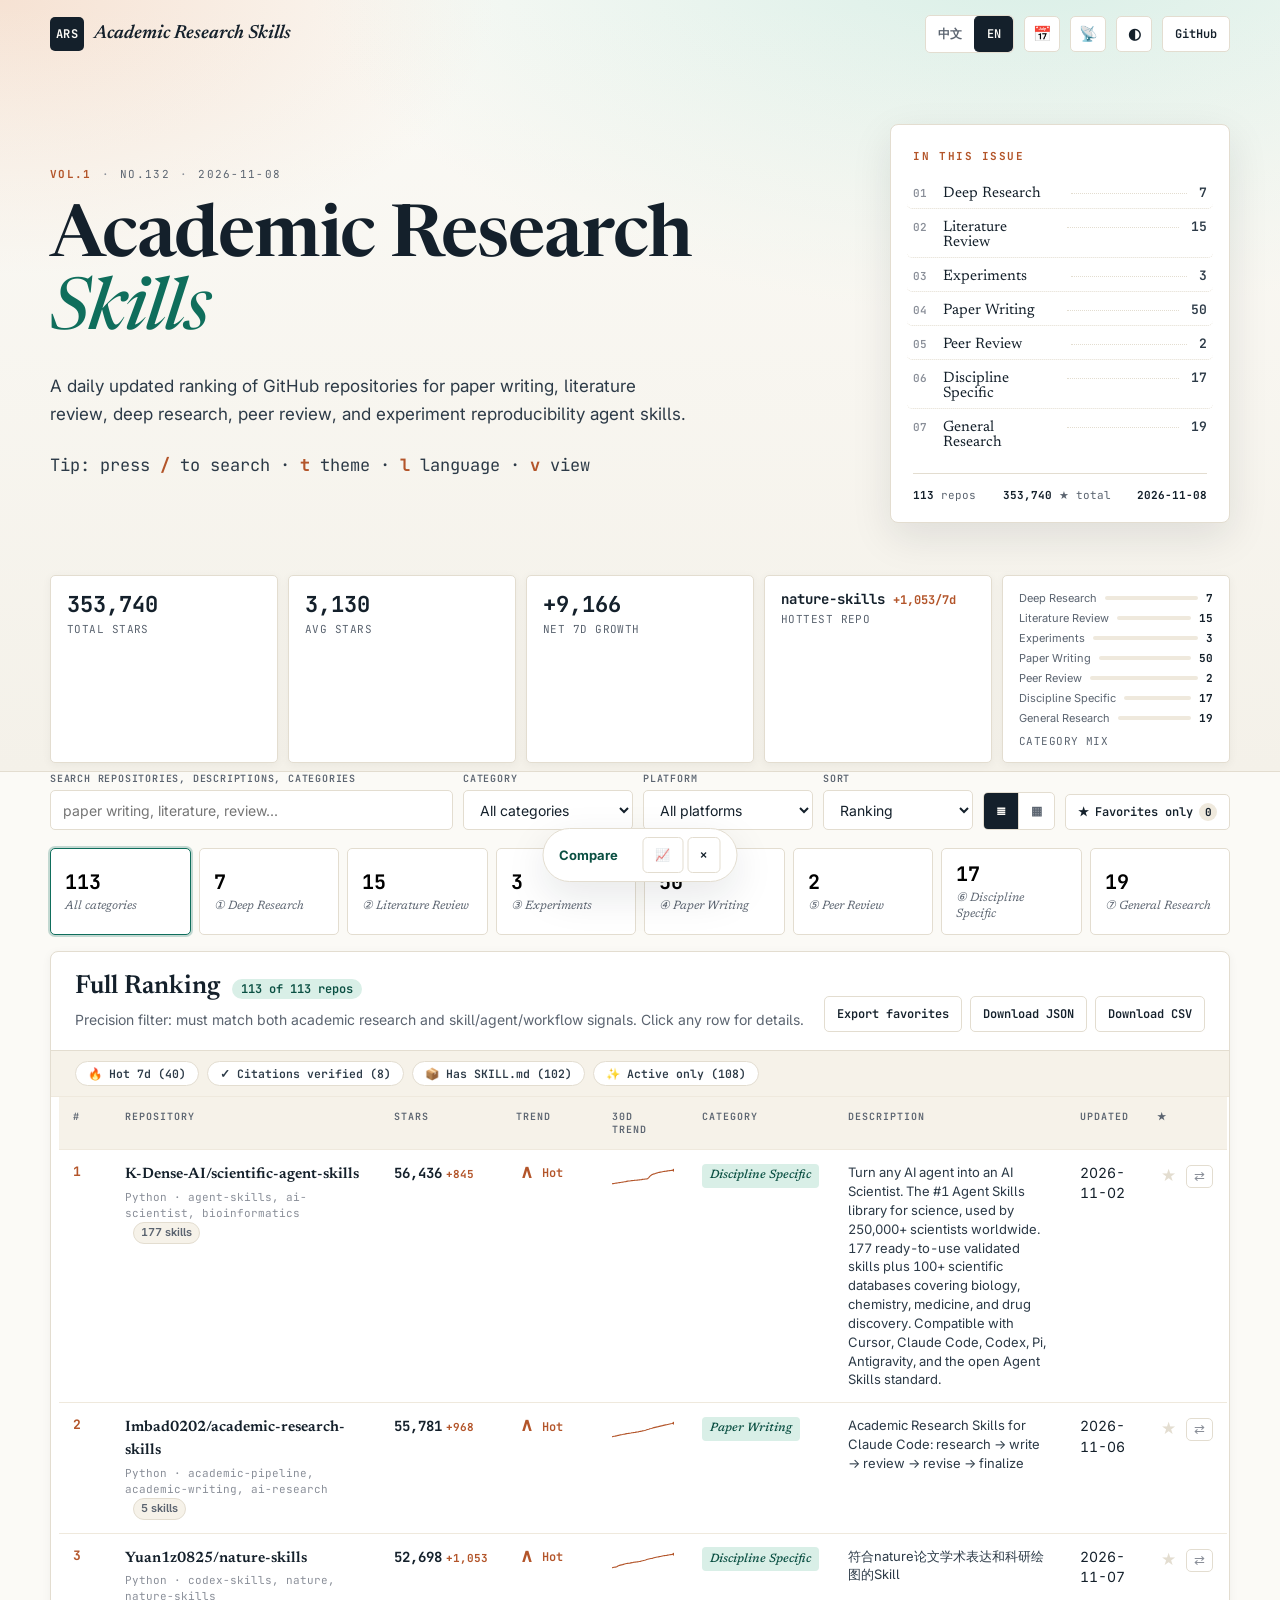
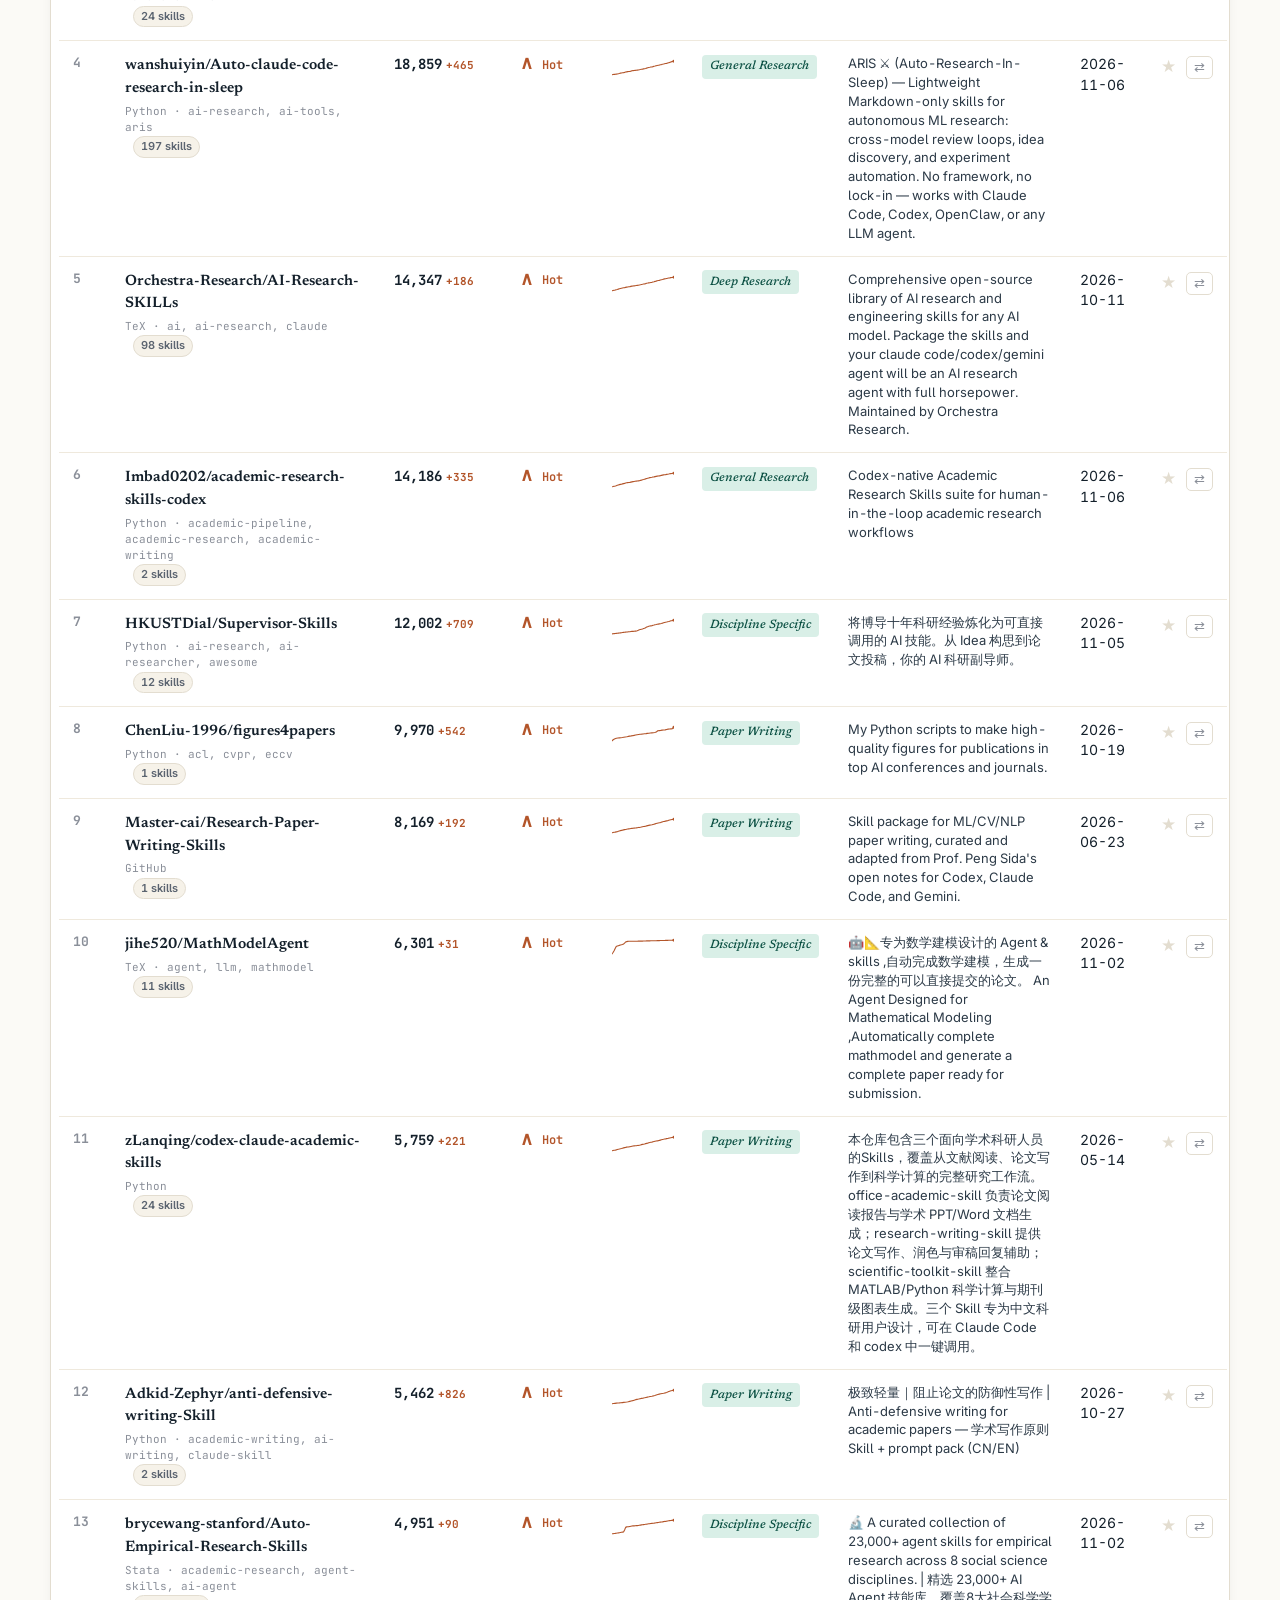
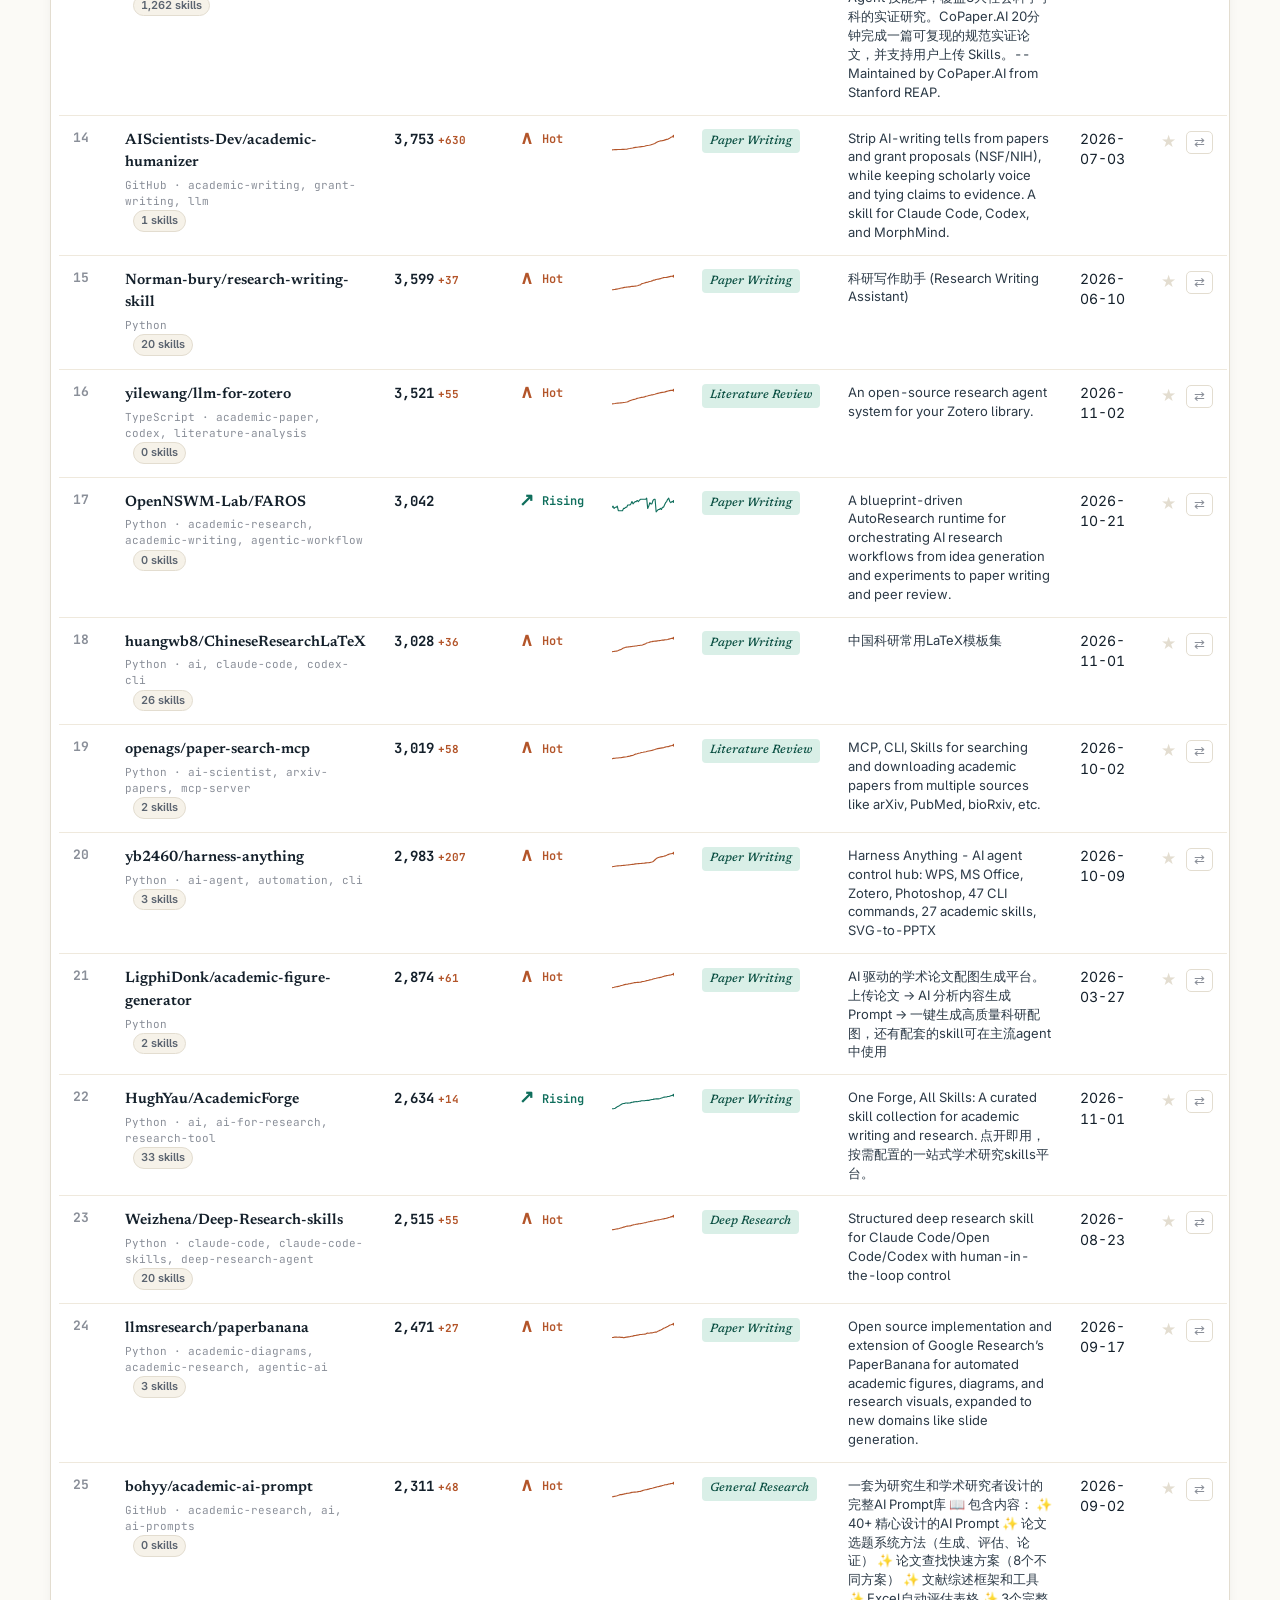
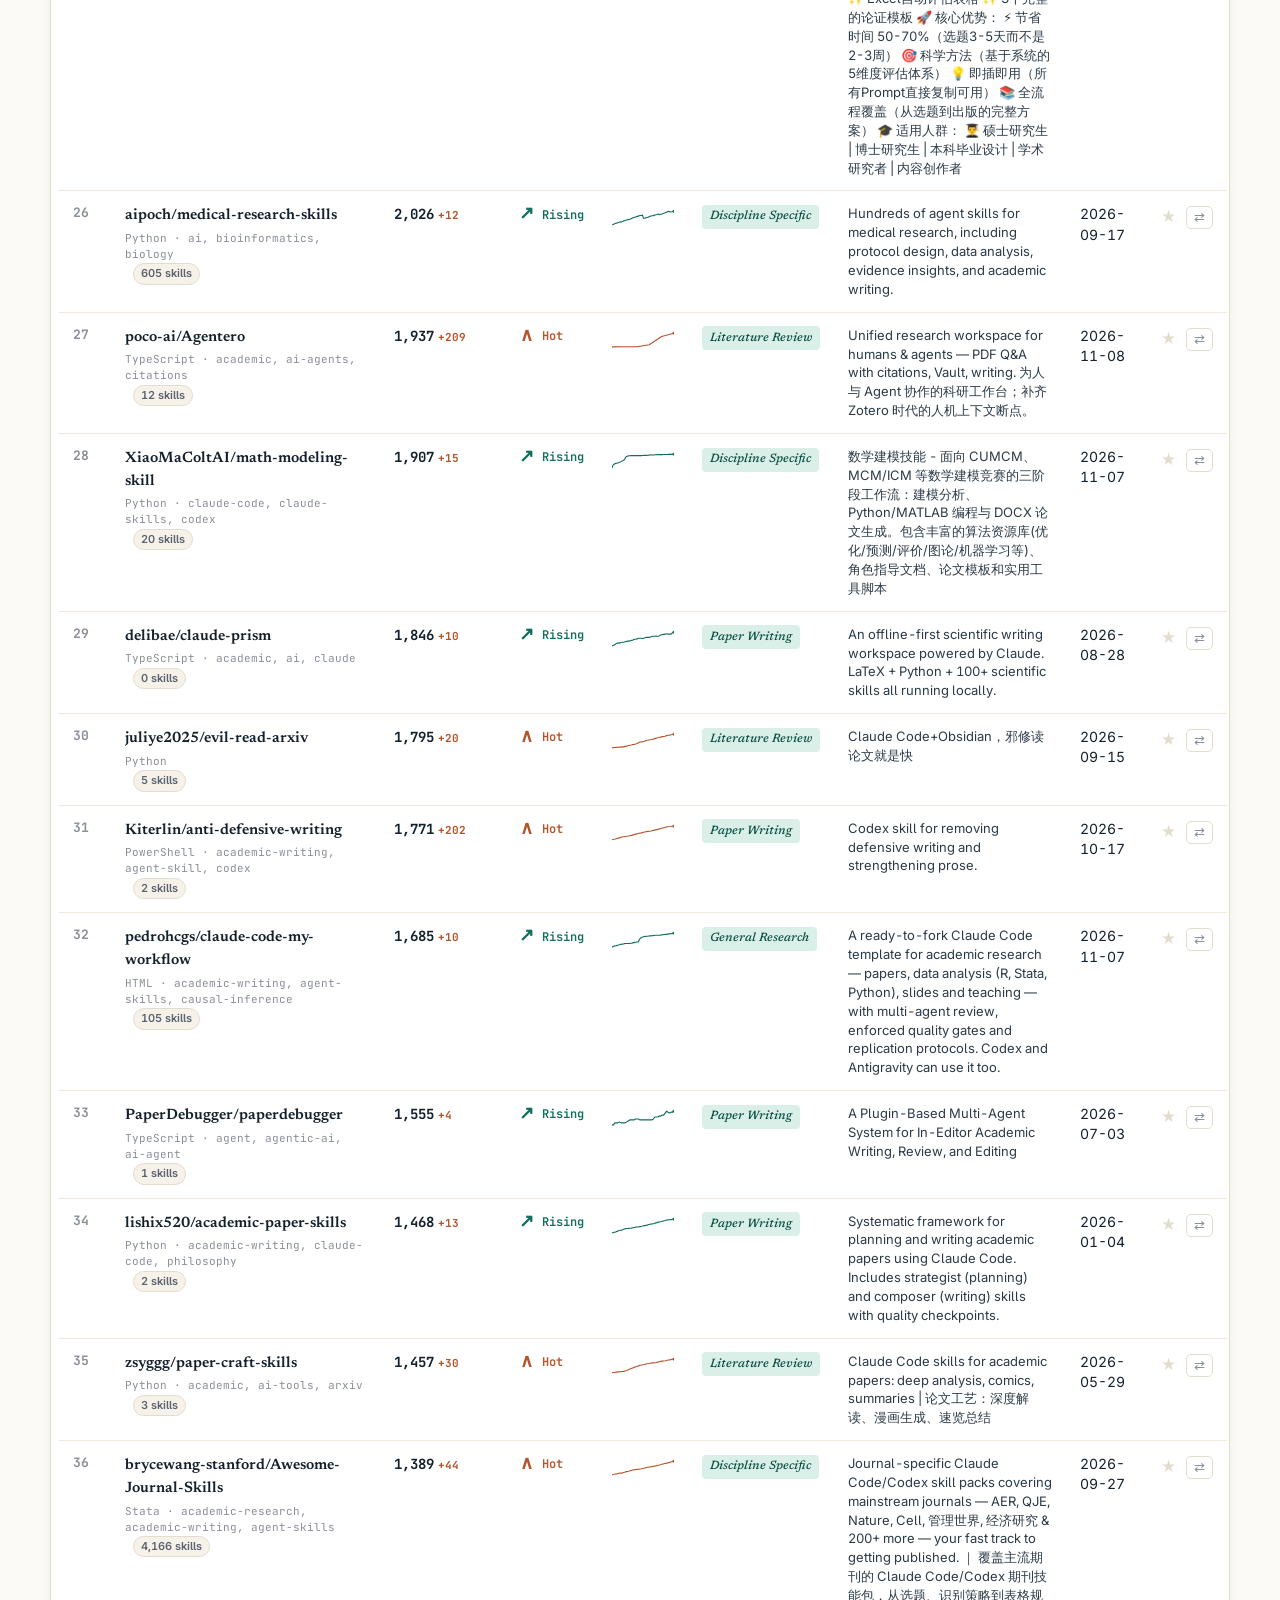
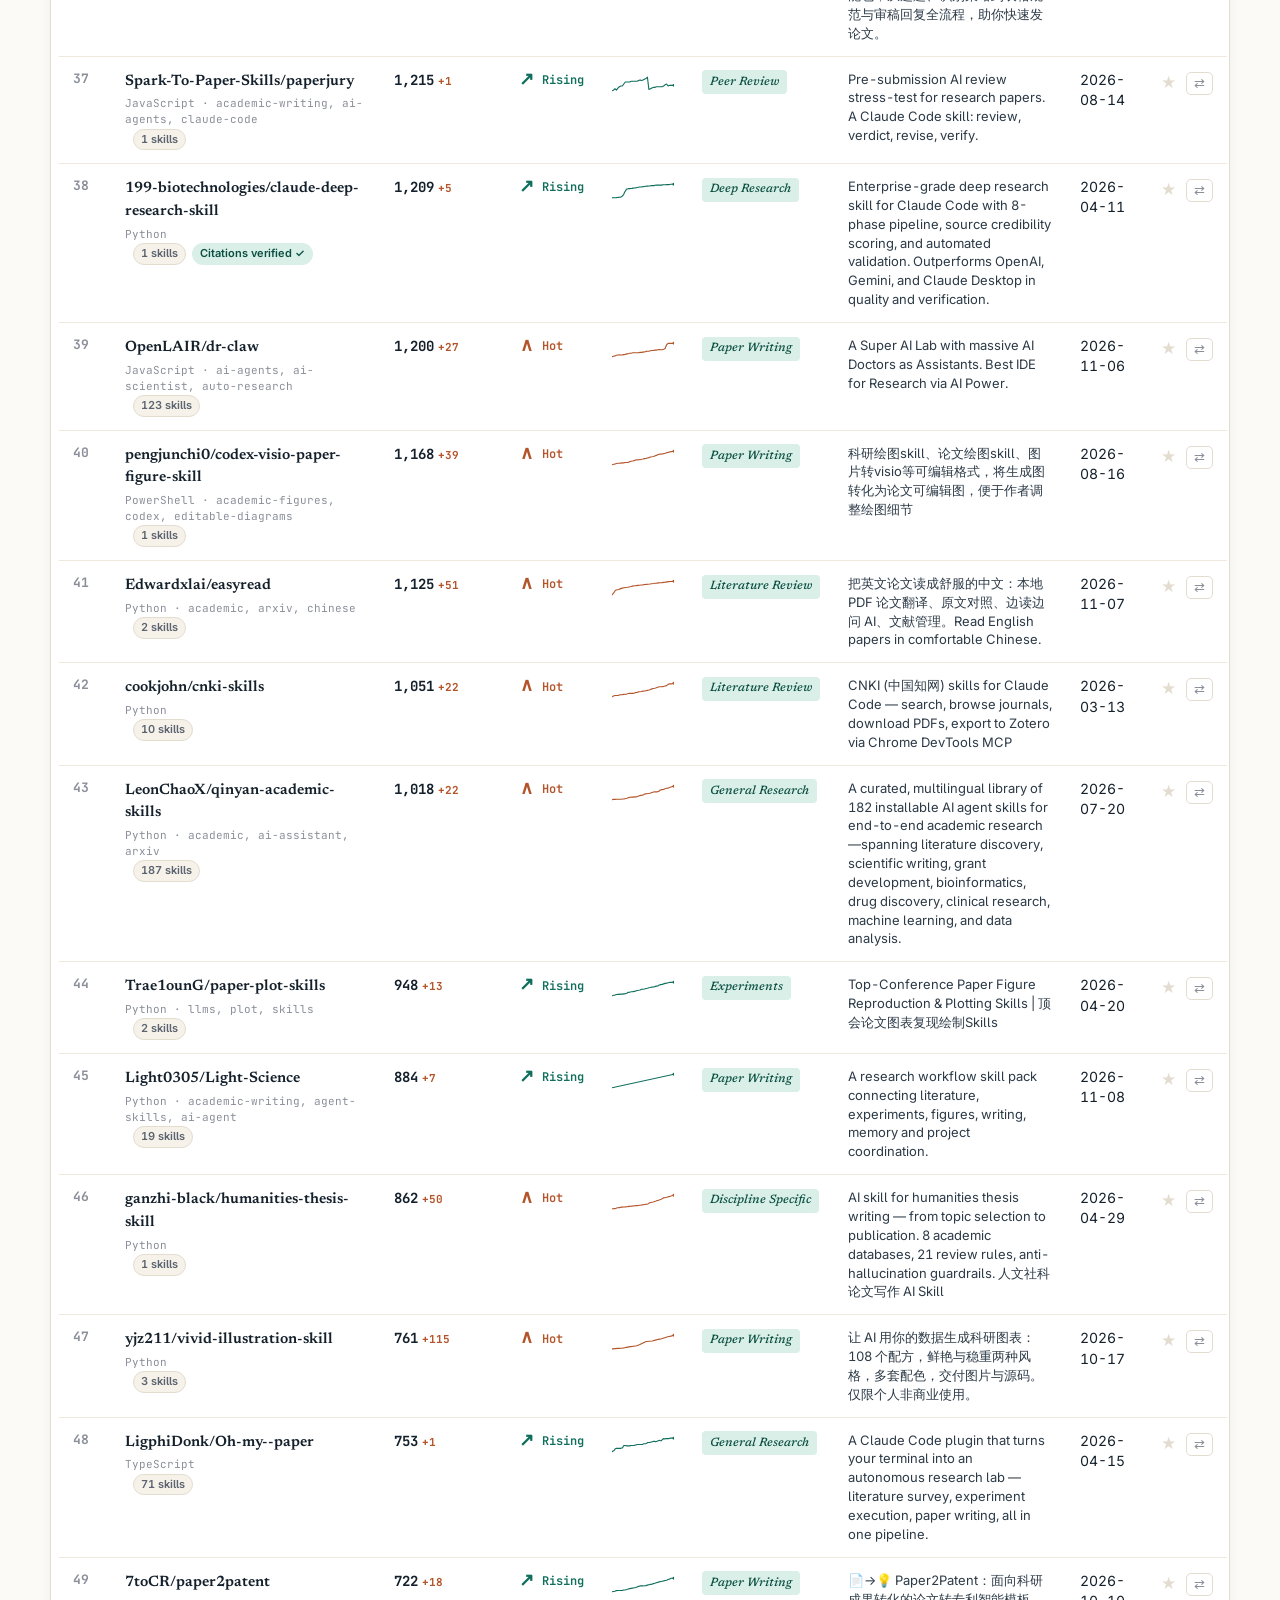
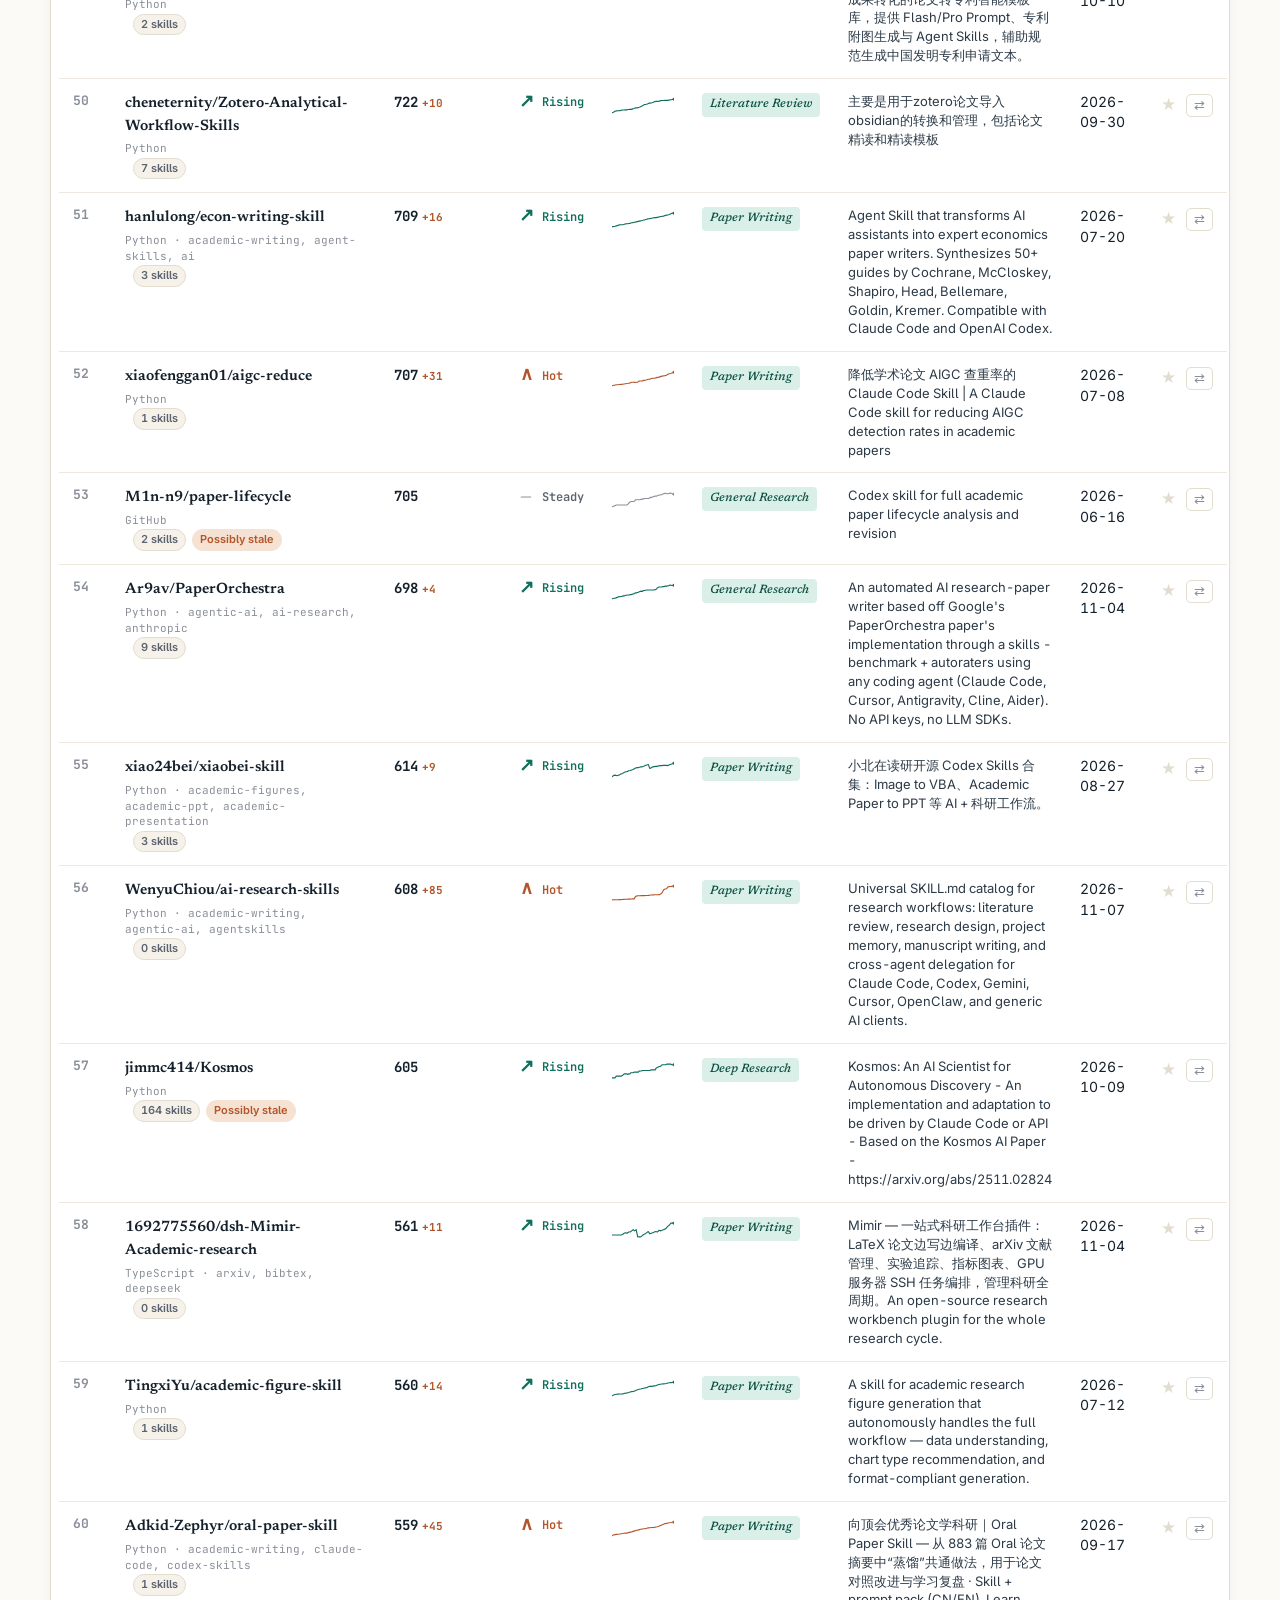
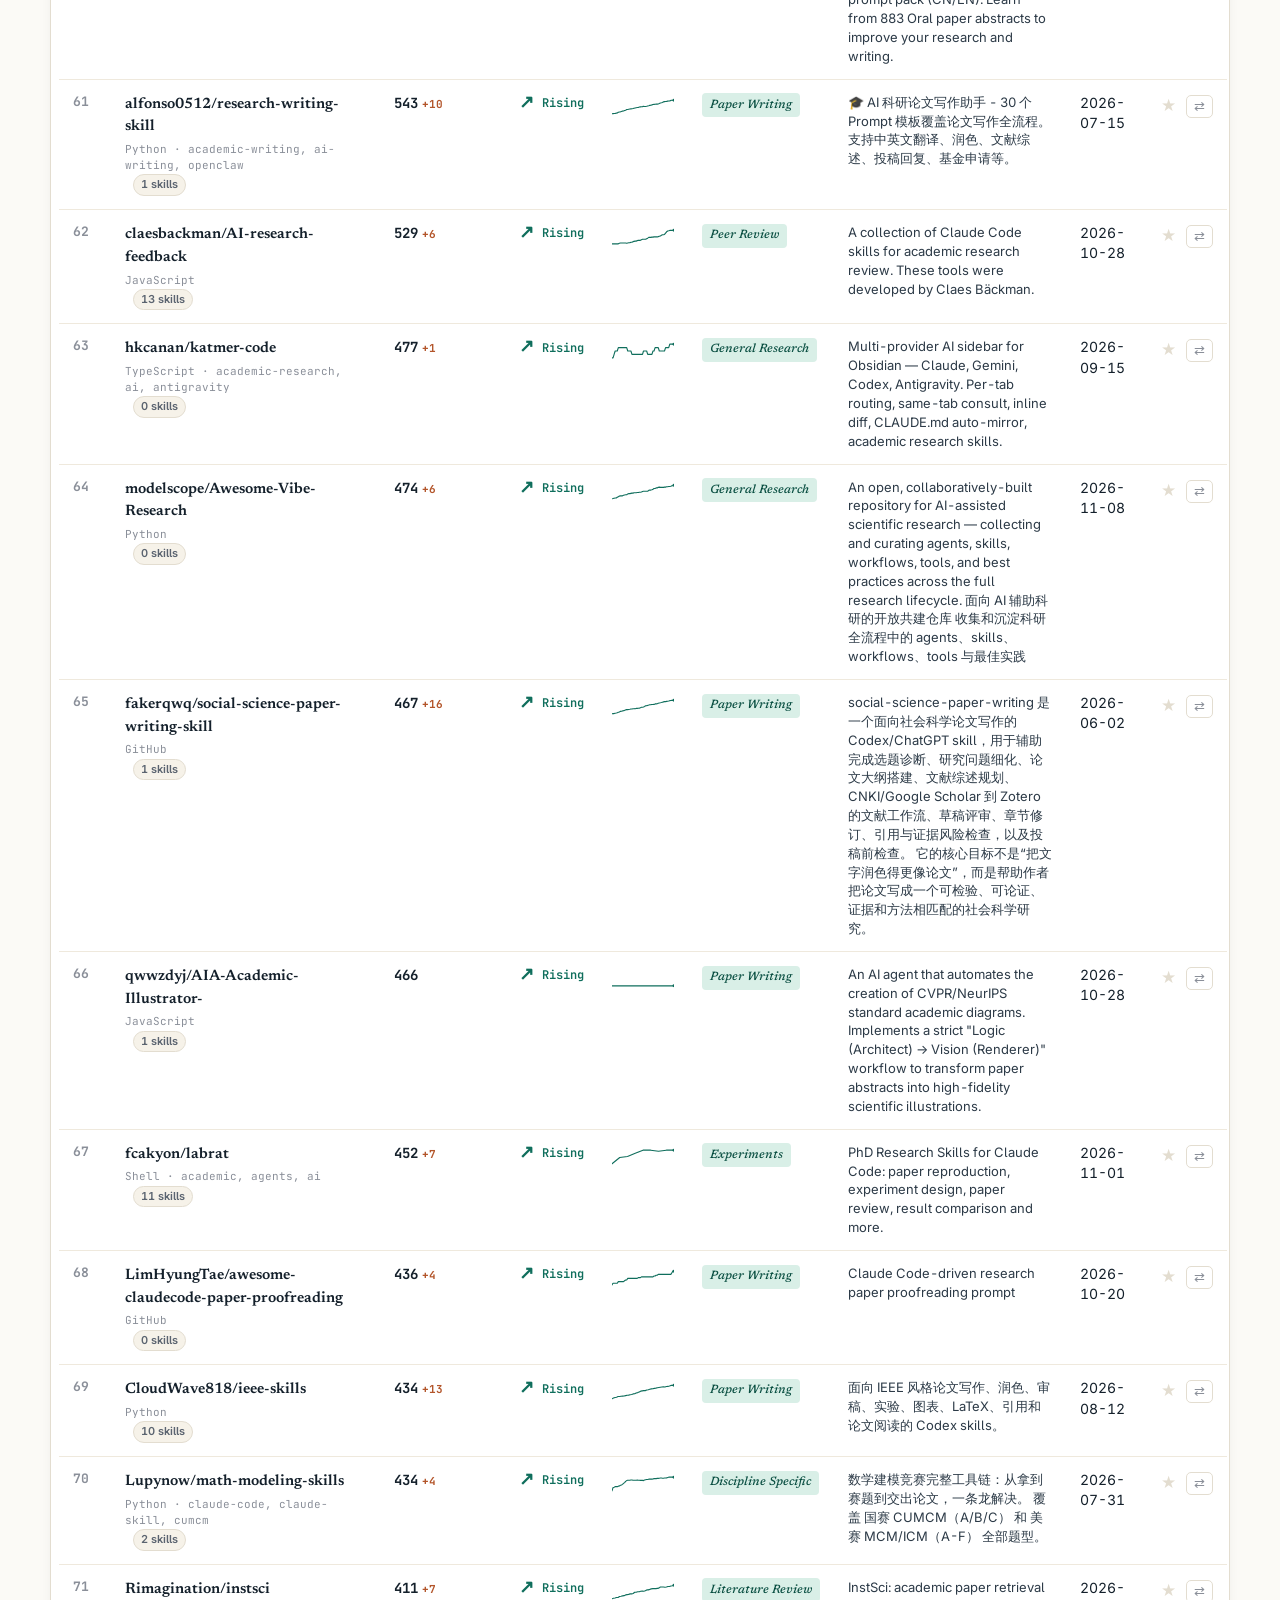
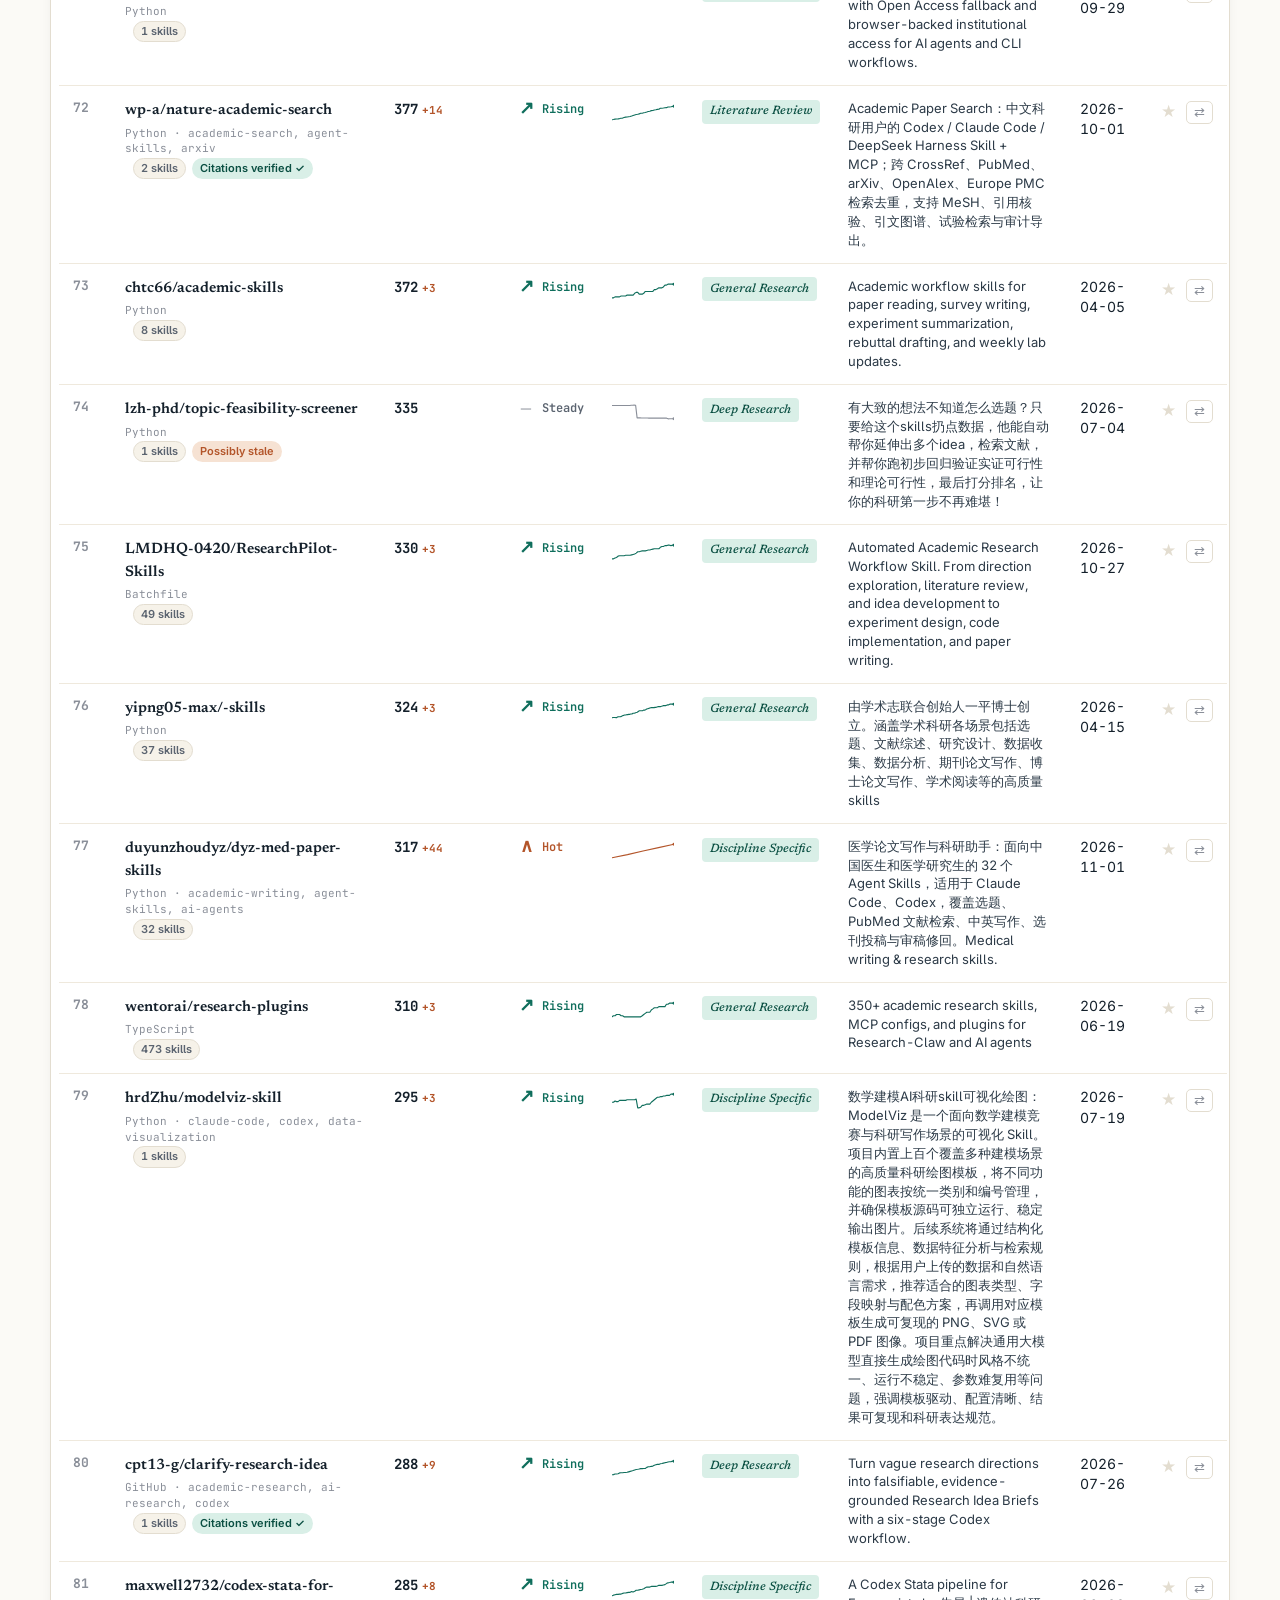
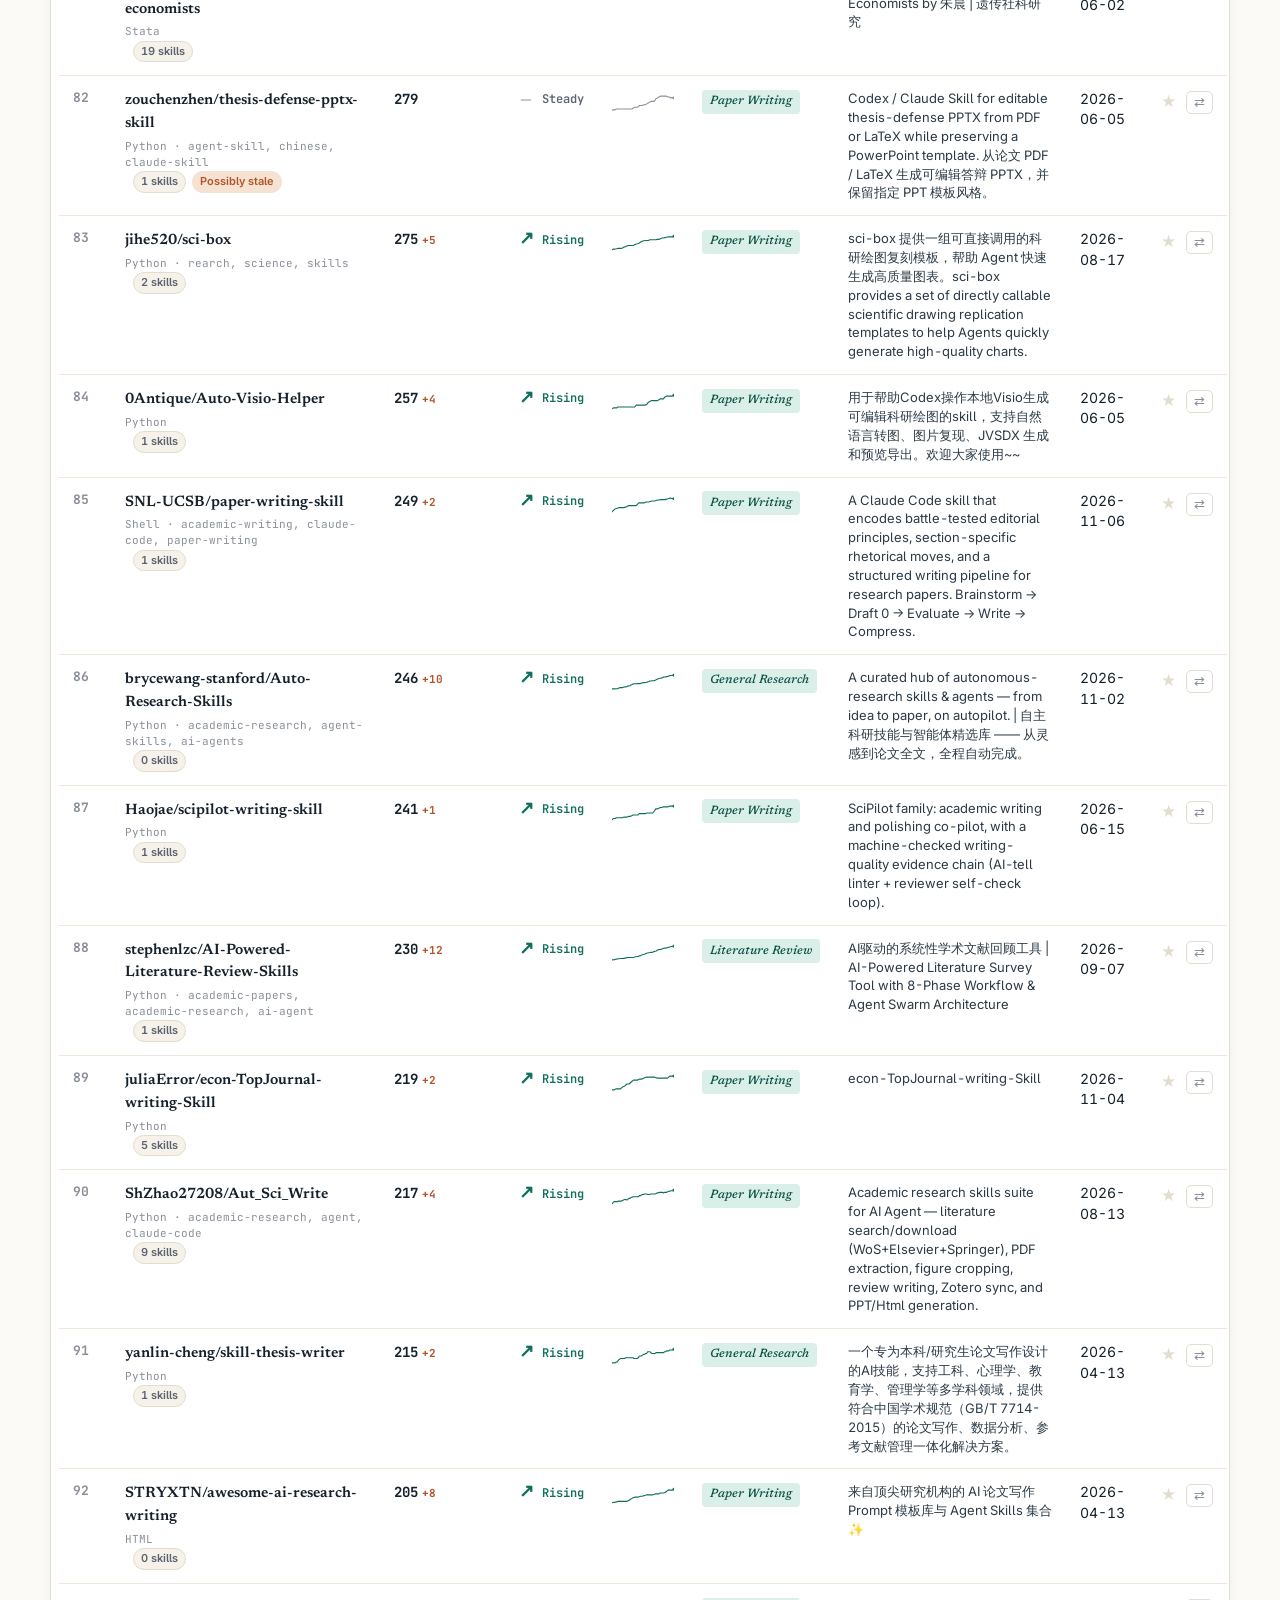
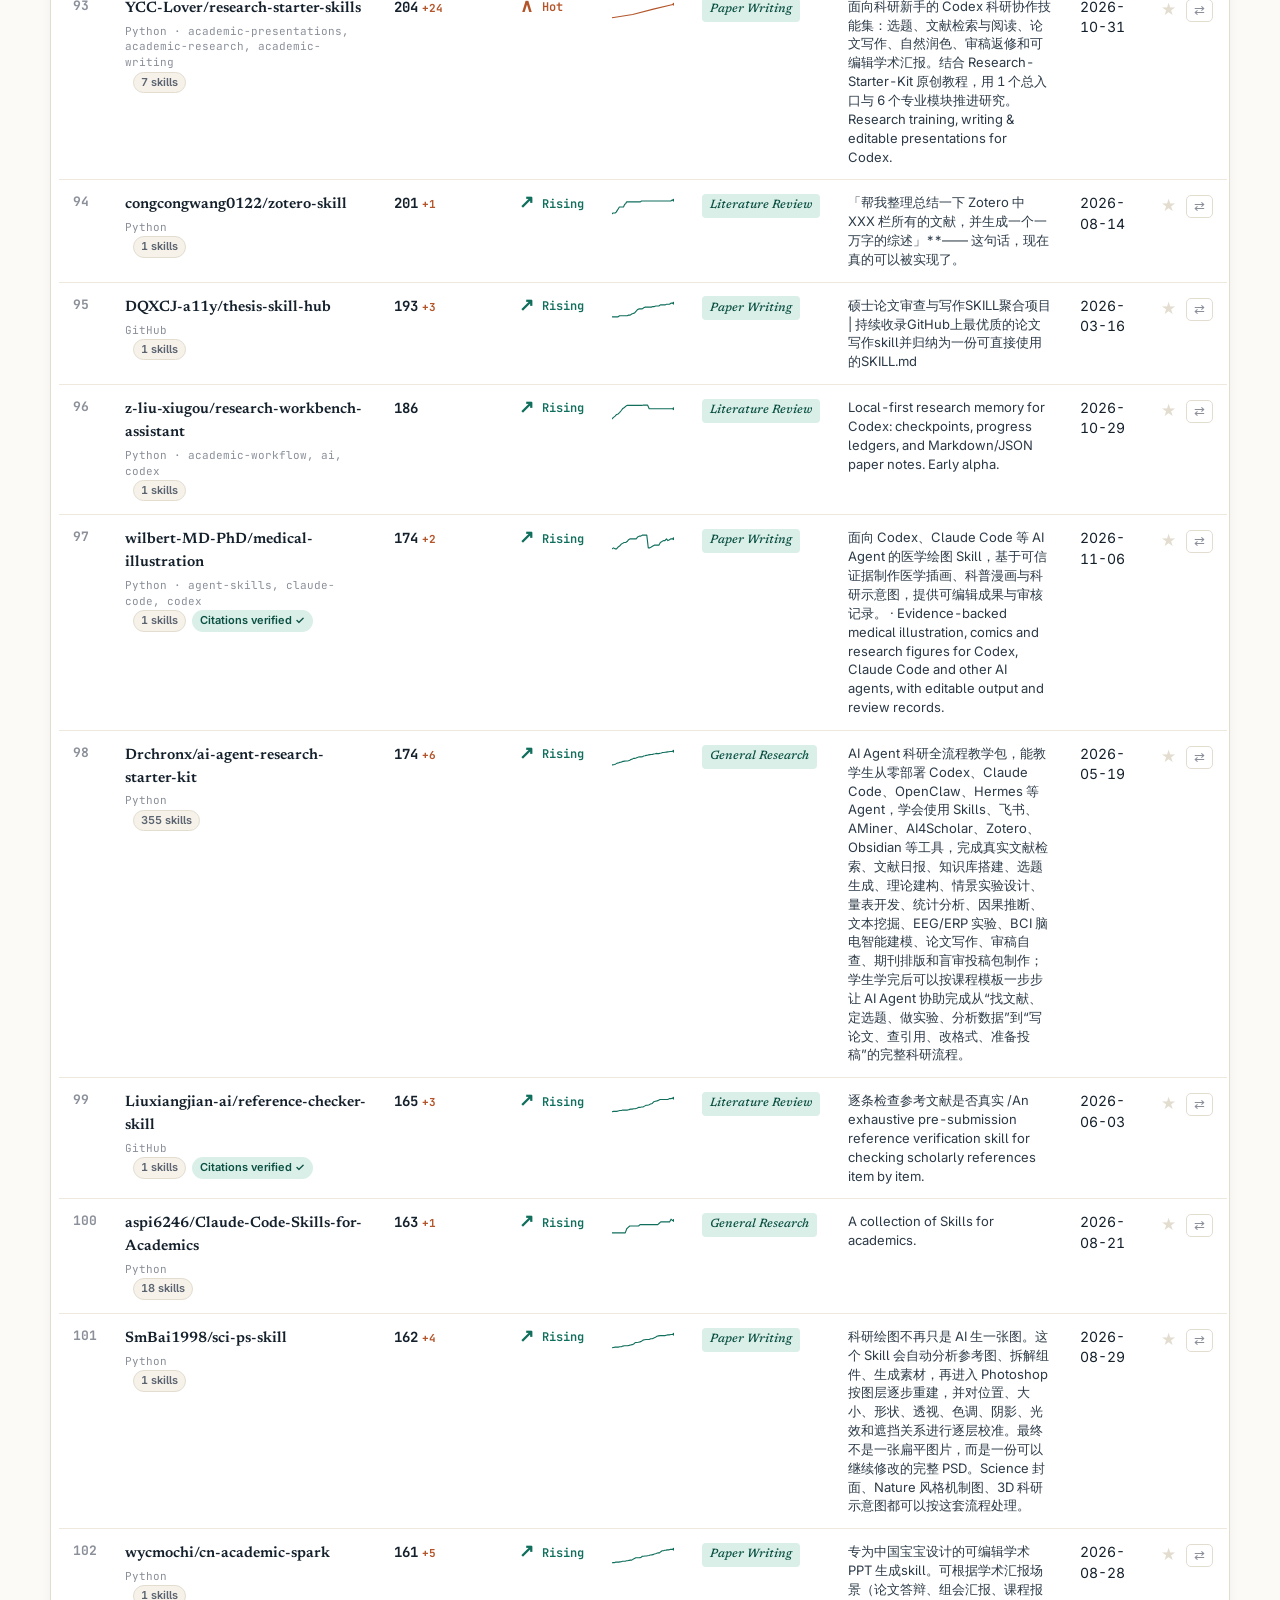
==== commit 5c86165e: "feat: v2.3 precision filters, category overhaul and dashboard upgrades - Word-boundary term matching" ====
--- a/en/index.html
+++ b/en/index.html
@@ -137,9 +137,11 @@
           <select id="sortSelect">
             <option value="rank" data-i18n="sortRank">Ranking</option>
             <option value="trend" data-i18n="sortTrend">Trend first</option>
+            <option value="delta7" data-i18n="sortDelta7">7-day growth</option>
+            <option value="delta30" data-i18n="sortDelta30">30-day growth</option>
+            <option value="skills" data-i18n="sortSkills">Skills count</option>
             <option value="stars" data-i18n="sortStars">Stars first</option>
             <option value="updated" data-i18n="sortUpdated">Recently updated</option>
-            <option value="delta30" data-i18n="sortDelta30">30-day growth</option>
           </select>
         </label>
         <div class="seg seg-view" role="group" aria-label="View mode">
@@ -162,7 +164,10 @@
       <section class="table-section">
         <div class="table-header">
           <div>
-            <h2 data-i18n="tableTitle">Full Ranking</h2>
+            <div class="table-title-row">
+              <h2 data-i18n="tableTitle">Full Ranking</h2>
+              <span class="result-count" id="resultCount" aria-live="polite"></span>
+            </div>
             <p data-i18n="tableHint">Precision filter: must match both academic research and skill/agent/workflow signals. Click any row for details.</p>
           </div>
           <div class="table-actions">
@@ -171,6 +176,7 @@
             <a class="data-link" href="../data/rankings.csv" data-i18n="downloadCsv">Download CSV</a>
           </div>
         </div>
+        <div class="quick-filter-bar" id="quickFilterBar" role="group" aria-label="Quick quality filters"></div>
         <div class="table-wrap" id="rankingView">
           <table id="rankingTable">
             <thead>
--- a/assets/styles.css
+++ b/assets/styles.css
@@ -273,8 +273,18 @@
 .toc-row {
   display: flex; align-items: baseline; gap: 8px;
   font-family: var(--ars-serif); font-size: 15px;
-  padding: 7px 0;
+  padding: 7px 6px;
+  margin: 0 -6px;
+  border-radius: var(--ars-radius-sm);
   border-bottom: 1px dotted var(--ars-rule);
+  cursor: pointer;
+  transition: background 0.15s, color 0.15s;
+}
+.toc-row:hover, .toc-row.active {
+  background: var(--ars-panel-2);
+}
+.toc-row.active .name, .toc-row.active .count {
+  color: var(--ars-teal); font-weight: 700;
 }
 .toc-row:last-child { border-bottom: 0; }
 .toc-row .num {
@@ -325,8 +335,26 @@
   font-family: var(--ars-mono); letter-spacing: 0.04em;
   text-transform: uppercase;
 }
+.stat-card-interactive {
+  cursor: pointer;
+  transition: transform 0.15s, border-color 0.15s, box-shadow 0.15s;
+}
+.stat-card-interactive:hover {
+  transform: translateY(-1px);
+  border-color: var(--ars-teal);
+  box-shadow: var(--ars-shadow-2);
+}
+.hot-delta {
+  color: var(--ars-ember) !important;
+  font-weight: 700 !important;
+}
 .cat-bar { display: grid; gap: 4px; }
-.cat-bar-row { display: flex; align-items: center; gap: 8px; font-size: 11px; color: var(--ars-muted); }
+.cat-bar-row {
+  display: flex; align-items: center; gap: 8px; font-size: 11px; color: var(--ars-muted);
+  cursor: pointer; border-radius: 3px; padding: 1px 3px; margin: 0 -3px;
+  transition: background 0.12s, color 0.12s;
+}
+.cat-bar-row:hover { background: var(--ars-panel-2); color: var(--ars-ink); }
 .cat-bar-track { flex: 1; height: 4px; border-radius: 2px; background: var(--ars-rule-soft); overflow: hidden; }
 .cat-bar-fill { height: 100%; border-radius: 2px; background: var(--ars-teal); }
 .cat-bar-row b { color: var(--ars-ink); font-weight: 700; font-family: var(--ars-mono); }
@@ -639,7 +667,7 @@
   border: 1px solid var(--ars-teal-soft);
 }
 [data-theme="dark"] .agent-chip { color: var(--ars-teal); }
-.stat-row { display: grid; grid-template-columns: repeat(3, 1fr); gap: 8px; margin-bottom: 18px; }
+.stat-row { display: grid; grid-template-columns: repeat(auto-fit, minmax(88px, 1fr)); gap: 8px; margin-bottom: 18px; }
 .stat-row .sb {
   background: var(--ars-panel-2); border: 1px solid var(--ars-rule-soft);
   border-radius: var(--ars-radius-sm); padding: 12px 10px; text-align: center;
@@ -731,7 +759,49 @@
 .modal-head { display: flex; align-items: center; justify-content: space-between; gap: 12px; }
 .modal-head h3 { margin: 0; font-family: var(--ars-serif); font-size: 24px; color: var(--ars-ink); }
 .modal-hint { color: var(--ars-muted); font-size: 13px; margin: 6px 0 14px; }
+.table-title-row {
+  display: flex; align-items: baseline; gap: 12px; flex-wrap: wrap;
+}
+.result-count {
+  font-family: var(--ars-mono); font-size: 12px; font-weight: 600;
+  color: var(--ars-teal-deep); background: var(--ars-teal-soft);
+  padding: 2px 9px; border-radius: 999px;
+}
+[data-theme="dark"] .result-count { color: var(--ars-teal); }
+.quick-filter-bar {
+  display: flex; align-items: center; gap: 8px; flex-wrap: wrap;
+  padding: 10px 24px; border-bottom: 1px solid var(--ars-rule-soft);
+  background: var(--ars-panel-2);
+}
+.qf-chip {
+  border: 1px solid var(--ars-rule); background: var(--ars-panel);
+  color: var(--ars-ink-soft); border-radius: 999px;
+  padding: 4px 12px; font-family: var(--ars-mono); font-size: 11.5px; font-weight: 600;
+  cursor: pointer; transition: border-color 0.15s, background 0.15s, color 0.15s, transform 0.15s;
+}
+.qf-chip:hover { border-color: var(--ars-teal); transform: translateY(-1px); }
+.qf-chip.active {
+  background: var(--ars-teal); color: #ffffff; border-color: var(--ars-teal);
+}
+[data-theme="dark"] .qf-chip.active { color: #051613; }
+.qf-chip.qf-reset {
+  border-color: var(--ars-ember); color: var(--ars-ember); background: transparent;
+}
+.qf-chip.qf-reset:hover { background: var(--ars-ember-soft); }
+.drawer-spark-box {
+  background: var(--ars-panel-2); border: 1px solid var(--ars-rule-soft);
+  border-radius: var(--ars-radius-sm); padding: 10px 12px 8px;
+}
+.drawer-spark-box svg { display: block; width: 100%; height: 56px; }
+.drawer-spark-meta {
+  display: flex; justify-content: space-between; align-items: center;
+  margin-top: 6px; font-family: var(--ars-mono); font-size: 11px; color: var(--ars-muted);
+}
+.drawer-spark-meta b { color: var(--ars-teal); }
+.report-table-wrap { overflow-x: auto; margin-bottom: 20px; }
+.report-table { min-width: 560px; }
 .cmp-legend-row { display: flex; flex-wrap: wrap; gap: 14px; margin-top: 10px; }
+.cmp-legend b { font-family: var(--ars-mono); font-size: 11.5px; color: var(--ars-ink); margin-left: 2px; }
 .cmp-legend { display: inline-flex; align-items: center; gap: 6px; font-size: 12.5px; color: var(--ars-ink-soft); }
 .cmp-legend i { width: 14px; height: 3px; border-radius: 2px; display: inline-block; }
 
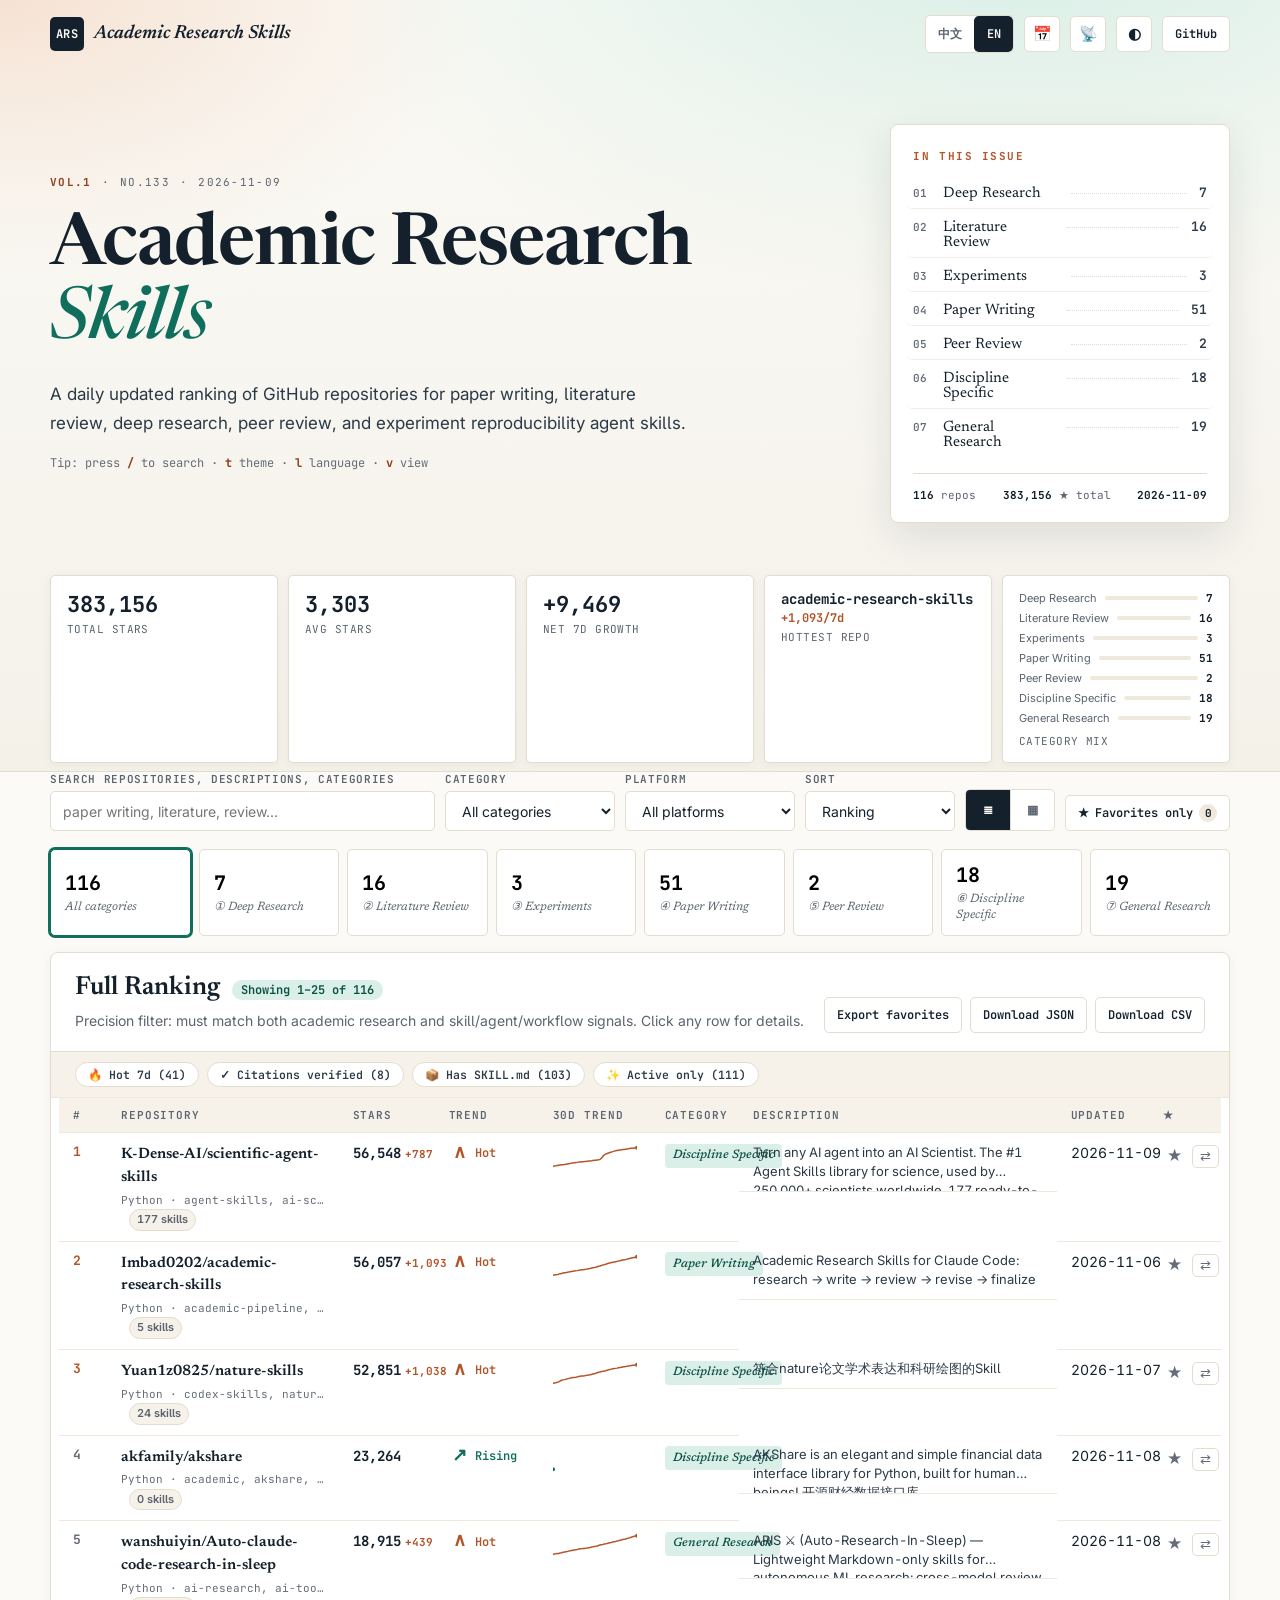
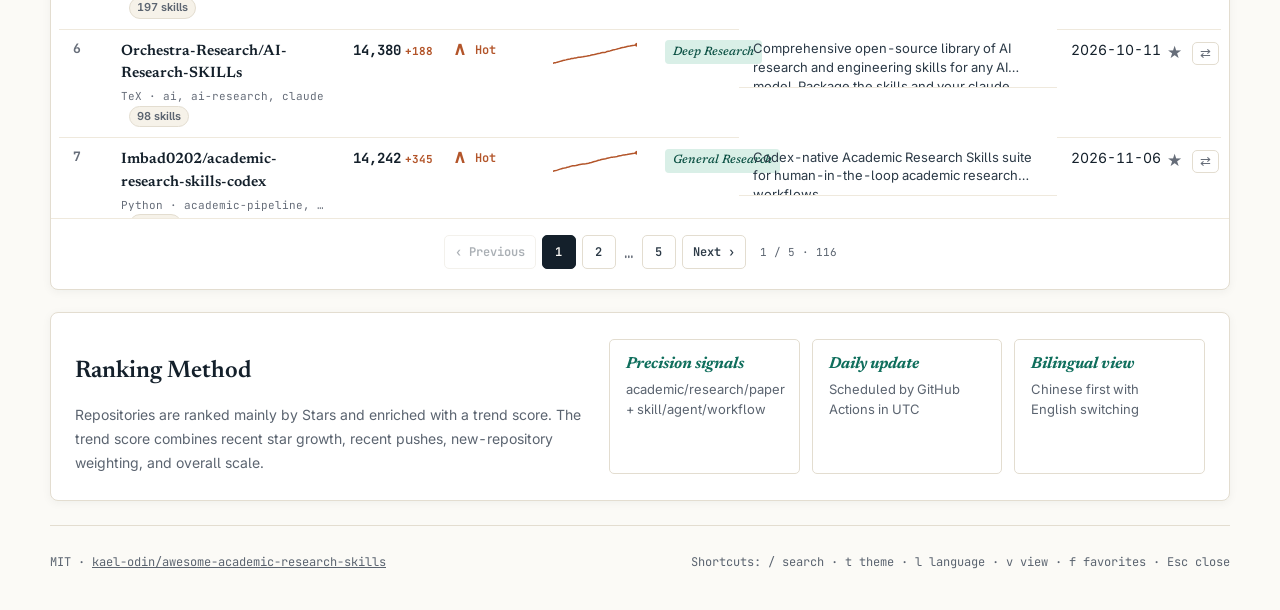
==== commit b94e8f5e: "fix: v2.4 theme bootstrap, pagination, focus and report chrome - Inline theme bootstrap before CSS; " ====
--- a/en/index.html
+++ b/en/index.html
@@ -3,6 +3,17 @@
   <head>
     <meta charset="utf-8" />
     <meta name="viewport" content="width=device-width, initial-scale=1" />
+    <!-- Theme bootstrap: run before the stylesheet so dark-mode visitors never get a light first paint. -->
+    <script>
+      (function () {
+        try {
+          var t = localStorage.getItem("ars-theme") || (matchMedia("(prefers-color-scheme: dark)").matches ? "dark" : "light");
+          document.documentElement.dataset.theme = t;
+          document.documentElement.style.colorScheme = t;
+          document.documentElement.classList.add("preload");
+        } catch (e) {}
+      })();
+    </script>
     <meta
       name="description"
       content="A daily-updated ranking of GitHub repositories providing academic, paper-writing, literature-review, deep-research, and peer-review skills for AI coding agents. 面向中文用户的学术论文 Skill 排行榜英文版。"
@@ -104,8 +115,8 @@
           <div class="toc-title" data-i18n="tocTitle">In this issue</div>
           <div class="toc-list" id="tocList"></div>
           <div class="toc-foot">
-            <span><b id="tocRepos">0</b> repos</span>
-            <span><b id="tocStars">0</b> ★ total</span>
+            <span><b id="tocRepos">0</b> <span data-i18n="repoUnit">repos</span></span>
+            <span><b id="tocStars">0</b> <span data-i18n="starsUnit">★ total</span></span>
             <span><b id="tocUpdated">—</b></span>
           </div>
         </div>
@@ -196,6 +207,7 @@
           </table>
           <div class="card-grid" id="cardGrid" hidden></div>
         </div>
+        <nav class="pagination" id="pagination" aria-label="Pagination"></nav>
         <p class="empty-state" id="emptyState" hidden data-i18n="empty">No repositories match the current filters.</p>
       </section>
 
--- a/assets/styles.css
+++ b/assets/styles.css
@@ -8,13 +8,14 @@
    ============================================================ */
 
 :root {
+  color-scheme: light;
   /* palette — paper / ink (light, default) */
   --ars-bg: #fbfaf6;
   --ars-bg-tint: #f4f1e9;
   --ars-ink: #14202b;
   --ars-ink-soft: #2c3a47;
   --ars-muted: #5b6470;
-  --ars-faint: #8a8f99;
+  --ars-faint: #666d79;
   --ars-rule: #e3ddd0;
   --ars-rule-soft: #efe9dd;
   --ars-panel: #ffffff;
@@ -23,12 +24,13 @@
   --ars-teal-soft: #d9efe7;
   --ars-teal-deep: #0a4f42;
   --ars-ember: #b3552a;
+  --ars-ember-text: #8f3f1c;
   --ars-ember-soft: #f6e2d3;
   --ars-gold: #9a7218;
   --ars-shadow-1: 0 2px 10px rgba(20, 32, 43, 0.05);
   --ars-shadow-2: 0 14px 40px rgba(20, 32, 43, 0.10);
   --ars-shadow-hover: 0 20px 50px rgba(20, 32, 43, 0.14);
-  --ars-focus: rgba(15, 110, 92, 0.24);
+  --ars-focus: #0f6e5c;
   --ars-fav: #c4860f;
 
   /* scale */
@@ -52,12 +54,13 @@
 }
 
 [data-theme="dark"] {
+  color-scheme: dark;
   --ars-bg: #14171c;
   --ars-bg-tint: #181c22;
   --ars-ink: #e8e3d6;
   --ars-ink-soft: #d2cfc4;
   --ars-muted: #9a968a;
-  --ars-faint: #6b6860;
+  --ars-faint: #9d988c;
   --ars-rule: #2a2f37;
   --ars-rule-soft: #20242b;
   --ars-panel: #1a1e25;
@@ -66,16 +69,24 @@
   --ars-teal-soft: #0e3a35;
   --ars-teal-deep: #5eead4;
   --ars-ember: #e08a5b;
+  --ars-ember-text: var(--ars-ember);
   --ars-ember-soft: #3a2418;
   --ars-gold: #d6a64b;
   --ars-shadow-1: 0 2px 12px rgba(0, 0, 0, 0.30);
   --ars-shadow-2: 0 14px 40px rgba(0, 0, 0, 0.40);
   --ars-shadow-hover: 0 24px 55px rgba(0, 0, 0, 0.50);
-  --ars-focus: rgba(45, 212, 191, 0.30);
+  --ars-focus: #2dd4bf;
   --ars-fav: #fbbf24;
 }
 
 * { box-sizing: border-box; }
+
+[hidden] { display: none !important; }
+
+/* The theme bootstrap adds this before first paint; the body colour transition
+   stays off until assets finish loading, so a stored dark theme never fades
+   from paper white on arrival. */
+html.preload body { transition: none !important; }
 
 html { scroll-behavior: smooth; }
 
@@ -175,6 +186,8 @@
 }
 .seg button + button { border-left: 1px solid var(--ars-rule); }
 .seg button.active { background: var(--ars-ink); color: var(--ars-bg); }
+.seg-view { width: max-content; padding: 0; }
+.seg-view button { min-height: 40px; min-width: 44px; }
 
 .icon-button, .lang-button, .github-link, .data-link, .fav-toggle {
   border: 1px solid var(--ars-rule);
@@ -230,7 +243,7 @@
   color: var(--ars-muted);
   margin-bottom: 22px;
 }
-.masthead-eyebrow .vol { color: var(--ars-ember); font-weight: 700; }
+.masthead-eyebrow .vol { color: var(--ars-ember-text); font-weight: 700; }
 .masthead-eyebrow .sep { color: var(--ars-faint); }
 
 .hero h1 {
@@ -249,11 +262,11 @@
   margin: 22px 0 0; max-width: 640px;
   color: var(--ars-ink-soft); font-size: 17px; line-height: 1.7;
 }
-.hero-hint {
-  margin-top: 16px; color: var(--ars-faint); font-size: 12px;
+.hero p.hero-hint {
+  margin-top: 16px; color: var(--ars-faint); font-size: 12px; line-height: 1.5;
   font-family: var(--ars-mono);
 }
-.hero-hint b { color: var(--ars-ember); font-weight: 700; }
+.hero p.hero-hint b { color: var(--ars-ember-text); font-weight: 700; }
 
 /* "In this issue" panel — a table-of-contents */
 .hero-panel {
@@ -370,8 +383,8 @@
 .search-field, .select-field {
   display: grid; gap: 5px;
   color: var(--ars-muted);
-  font-family: var(--ars-mono); font-size: 10px; font-weight: 600;
-  letter-spacing: 0.08em; text-transform: uppercase;
+  font-family: var(--ars-mono); font-size: 11px; font-weight: 600;
+  letter-spacing: 0.06em; text-transform: uppercase;
 }
 input, select {
   width: 100%; min-height: 40px;
@@ -437,16 +450,28 @@
 .table-actions { display: flex; gap: 8px; flex-wrap: wrap; }
 
 .table-wrap { padding: 0 8px; overflow-x: auto; }
+.table-wrap.table-mode {
+  max-height: calc(100vh - 180px);
+  overflow: auto;
+}
 table {
-  width: 100%; min-width: 1080px; border-collapse: collapse;
-}
-th, td { padding: 13px 14px; border-bottom: 1px solid var(--ars-rule-soft); text-align: left; vertical-align: top; }
+  width: 100%; min-width: 1020px; border-collapse: collapse; table-layout: fixed;
+}
+th, td { padding: 10px 14px; border-bottom: 1px solid var(--ars-rule-soft); text-align: left; vertical-align: top; }
 th {
   color: var(--ars-muted); background: var(--ars-panel-2);
-  font-family: var(--ars-mono); font-size: 10px; font-weight: 600;
-  text-transform: uppercase; letter-spacing: 0.1em;
-  position: sticky; top: 0; z-index: 2;
-}
+  font-family: var(--ars-mono); font-size: 11px; font-weight: 600;
+  text-transform: uppercase; letter-spacing: 0.08em;
+  position: sticky; top: 0; z-index: 3;
+}
+th:nth-child(1), td:nth-child(1) { width: 48px; }
+th:nth-child(2), td:nth-child(2) { width: 20%; }
+th:nth-child(3), td:nth-child(3) { width: 96px; }
+th:nth-child(4), td:nth-child(4) { width: 104px; }
+th:nth-child(5), td:nth-child(5) { width: 112px; }
+th:nth-child(6), td:nth-child(6) { width: 88px; }
+th:nth-child(8), td:nth-child(8) { width: 92px; white-space: nowrap; }
+th:nth-child(9), td:nth-child(9) { width: 72px; }
 td { font-size: 14px; line-height: 1.45; }
 
 tbody tr { cursor: pointer; transition: background 0.12s; }
@@ -464,6 +489,7 @@
 .repo-meta {
   display: block; color: var(--ars-faint); margin-top: 4px;
   font-family: var(--ars-mono); font-size: 11px;
+  white-space: nowrap; overflow: hidden; text-overflow: ellipsis;
 }
 .stars {
   font-family: var(--ars-mono); font-weight: 700; white-space: nowrap;
@@ -507,14 +533,18 @@
   background: var(--ars-teal-soft);
 }
 [data-theme="dark"] .category-pill { color: var(--ars-teal); }
-.description-cell { max-width: 340px; color: var(--ars-ink-soft); font-size: 13px; }
+.description-cell {
+  max-width: none; color: var(--ars-ink-soft); font-size: 13px;
+  display: -webkit-box; -webkit-line-clamp: 2; -webkit-box-orient: vertical;
+  overflow: hidden;
+}
 
 .fav-star {
   appearance: none; border: 0; background: transparent;
-  color: var(--ars-rule); font-size: 17px; cursor: pointer;
+  color: var(--ars-faint); font-size: 17px; cursor: pointer;
   transition: transform 0.15s, color 0.15s; padding: 2px 4px;
 }
-.fav-star:hover { transform: scale(1.2); }
+.fav-star:hover { transform: scale(1.2); color: var(--ars-fav); }
 .fav-star.on { color: var(--ars-fav); }
 
 /* ---------- card view ---------- */
@@ -572,6 +602,34 @@
   padding: 40px 24px; color: var(--ars-muted); text-align: center;
   font-family: var(--ars-serif); font-style: italic; font-size: 16px;
 }
+
+/* ---------- pagination ---------- */
+.pagination {
+  display: flex; align-items: center; justify-content: center; gap: 6px;
+  flex-wrap: wrap; padding: 16px 24px 20px;
+  border-top: 1px solid var(--ars-rule-soft);
+}
+.page-btn {
+  min-height: 34px; min-width: 34px; padding: 0 10px;
+  border: 1px solid var(--ars-rule); border-radius: var(--ars-radius-sm);
+  background: var(--ars-panel); color: var(--ars-ink-soft);
+  font-family: var(--ars-mono); font-size: 12px; font-weight: 600;
+  cursor: pointer; transition: border-color 0.15s, color 0.15s, background 0.15s;
+}
+.page-btn:hover:not(:disabled) { border-color: var(--ars-teal); color: var(--ars-teal); }
+.page-btn.active {
+  background: var(--ars-ink); color: var(--ars-bg); border-color: var(--ars-ink);
+}
+.page-btn:disabled { opacity: 0.4; cursor: default; }
+.page-gap { color: var(--ars-faint); font-family: var(--ars-mono); padding: 0 2px; }
+.page-status {
+  margin-left: 8px; font-family: var(--ars-mono); font-size: 11px;
+  color: var(--ars-muted); font-variant-numeric: tabular-nums;
+}
+
+.muted { color: var(--ars-muted); }
+
+body.modal-open { overflow: hidden; }
 
 /* ---------- method ---------- */
 .method-section {
@@ -638,9 +696,9 @@
 }
 .drawer-field { margin-bottom: 18px; }
 .drawer-field .lbl {
-  color: var(--ars-ember); font-size: 10px;
+  color: var(--ars-ember); font-size: 11px;
   font-family: var(--ars-mono); font-weight: 700;
-  letter-spacing: 0.12em; text-transform: uppercase; margin-bottom: 6px;
+  letter-spacing: 0.1em; text-transform: uppercase; margin-bottom: 6px;
 }
 .drawer-field .val {
   color: var(--ars-ink); font-size: 14px; line-height: 1.65; word-break: break-word;
@@ -655,7 +713,7 @@
 }
 .sig-list { display: flex; flex-wrap: wrap; gap: 4px; }
 .sig-tag {
-  font-family: var(--ars-mono); font-size: 10px;
+  font-family: var(--ars-mono); font-size: 11px;
   padding: 2px 7px; border-radius: 3px;
   background: var(--ars-rule-soft); color: var(--ars-muted);
 }
@@ -714,7 +772,7 @@
 }
 .mini-badge.skills { color: var(--ars-muted); background: var(--ars-panel-2); }
 .mini-badge.cite { color: var(--ars-teal-deep); background: var(--ars-teal-soft); border-color: transparent; }
-.mini-badge.stale { color: var(--ars-ember); background: var(--ars-ember-soft); border-color: transparent; }
+.mini-badge.stale { color: var(--ars-ember-text); background: var(--ars-ember-soft); border-color: transparent; }
 
 /* ---------- row / card action buttons ---------- */
 .row-actions { white-space: nowrap; }
@@ -805,7 +863,55 @@
 .cmp-legend { display: inline-flex; align-items: center; gap: 6px; font-size: 12.5px; color: var(--ars-ink-soft); }
 .cmp-legend i { width: 14px; height: 3px; border-radius: 2px; display: inline-block; }
 
-/* ---------- animations ---------- */
+/* ---------- report pages (journal chrome) ---------- */
+.report-header {
+  width: min(960px, calc(100% - 40px));
+  margin: 0 auto;
+  display: flex; align-items: center; justify-content: space-between;
+  gap: 16px; padding: 16px 0;
+  border-bottom: 1px solid var(--ars-rule);
+}
+.report-header .brand { display: inline-flex; align-items: center; gap: 10px; text-decoration: none; }
+.report-header .brand-text { font-family: var(--ars-serif); font-style: italic; font-size: 17px; font-weight: 600; color: var(--ars-ink); }
+.report-header .report-actions { display: flex; align-items: center; gap: 8px; }
+.report-header a, .report-header button {
+  font-family: var(--ars-mono); font-size: 12px; font-weight: 600;
+  border: 1px solid var(--ars-rule); border-radius: var(--ars-radius-sm);
+  background: var(--ars-panel); color: var(--ars-ink);
+  padding: 6px 12px; text-decoration: none; cursor: pointer;
+}
+.report-header a:hover, .report-header button:hover { border-color: var(--ars-teal); }
+.report-main {
+  max-width: 960px; margin: 0 auto; padding: 36px 20px 64px;
+}
+.report-main h1 {
+  font-family: var(--ars-serif); font-weight: 600;
+  font-size: clamp(30px, 5vw, 46px); line-height: 1.1;
+  margin: 14px 0 8px; letter-spacing: -0.01em;
+}
+.report-main h2 {
+  font-family: var(--ars-serif); font-weight: 600; font-size: 22px;
+  margin: 36px 0 10px; padding-bottom: 8px;
+  border-bottom: 1px solid var(--ars-rule-soft);
+}
+.report-main p { line-height: 1.7; }
+.report-main nav { font-family: var(--ars-mono); font-size: 12px; color: var(--ars-muted); margin: 10px 0 4px; }
+.report-main nav a { color: var(--ars-teal); }
+.report-table { min-width: 560px; }
+.report-table th { position: static; font-size: 11px; }
+.report-table td { font-size: 13px; padding: 9px 12px; }
+.report-table td a { color: var(--ars-teal-deep); text-underline-offset: 3px; }
+[data-theme="dark"] .report-table td a { color: var(--ars-teal); }
+.report-footer {
+  width: min(960px, calc(100% - 40px));
+  margin: 24px auto 0; padding: 20px 0 40px;
+  border-top: 1px solid var(--ars-rule);
+  display: flex; gap: 20px; flex-wrap: wrap;
+  font-family: var(--ars-mono); font-size: 12px; color: var(--ars-muted);
+}
+.report-footer a { color: var(--ars-muted); }
+.report-footer a:hover { color: var(--ars-teal); }
+
 @keyframes fade-up {
   from { opacity: 0; transform: translateY(8px); }
   to { opacity: 1; transform: translateY(0); }
@@ -830,10 +936,22 @@
 @media (max-width: 760px) {
   .method-section { grid-template-columns: 1fr; }
   .controls { grid-template-columns: 1fr 1fr; }
-  .category-strip { grid-template-columns: repeat(2, minmax(0, 1fr)); }
+  .hero-panel { display: none; }
+  .hero { min-height: 0; padding: 34px 0 30px; }
+  .stat-strip { grid-template-columns: repeat(2, minmax(0, 1fr)); }
+  /* The mix card duplicates the category strip on phones; the strip itself
+     becomes a single swipeable row so the first result arrives sooner. */
+  .stat-card:last-child { display: none; }
+  .category-strip {
+    display: flex; overflow-x: auto; gap: 8px;
+    padding-bottom: 6px; scroll-snap-type: x proximity;
+  }
+  .category-card { flex: 0 0 auto; min-width: 116px; scroll-snap-align: start; }
   .method-grid { grid-template-columns: 1fr; }
   .table-header, .footer { align-items: flex-start; flex-direction: column; }
+  .table-wrap { max-height: none; }
   .drawer-inner { width: 100%; }
+  .seg-view { justify-self: start; }
 }
 @media (max-width: 560px) {
   .nav { align-items: flex-start; flex-direction: column; padding: 12px 0; gap: 10px; }
